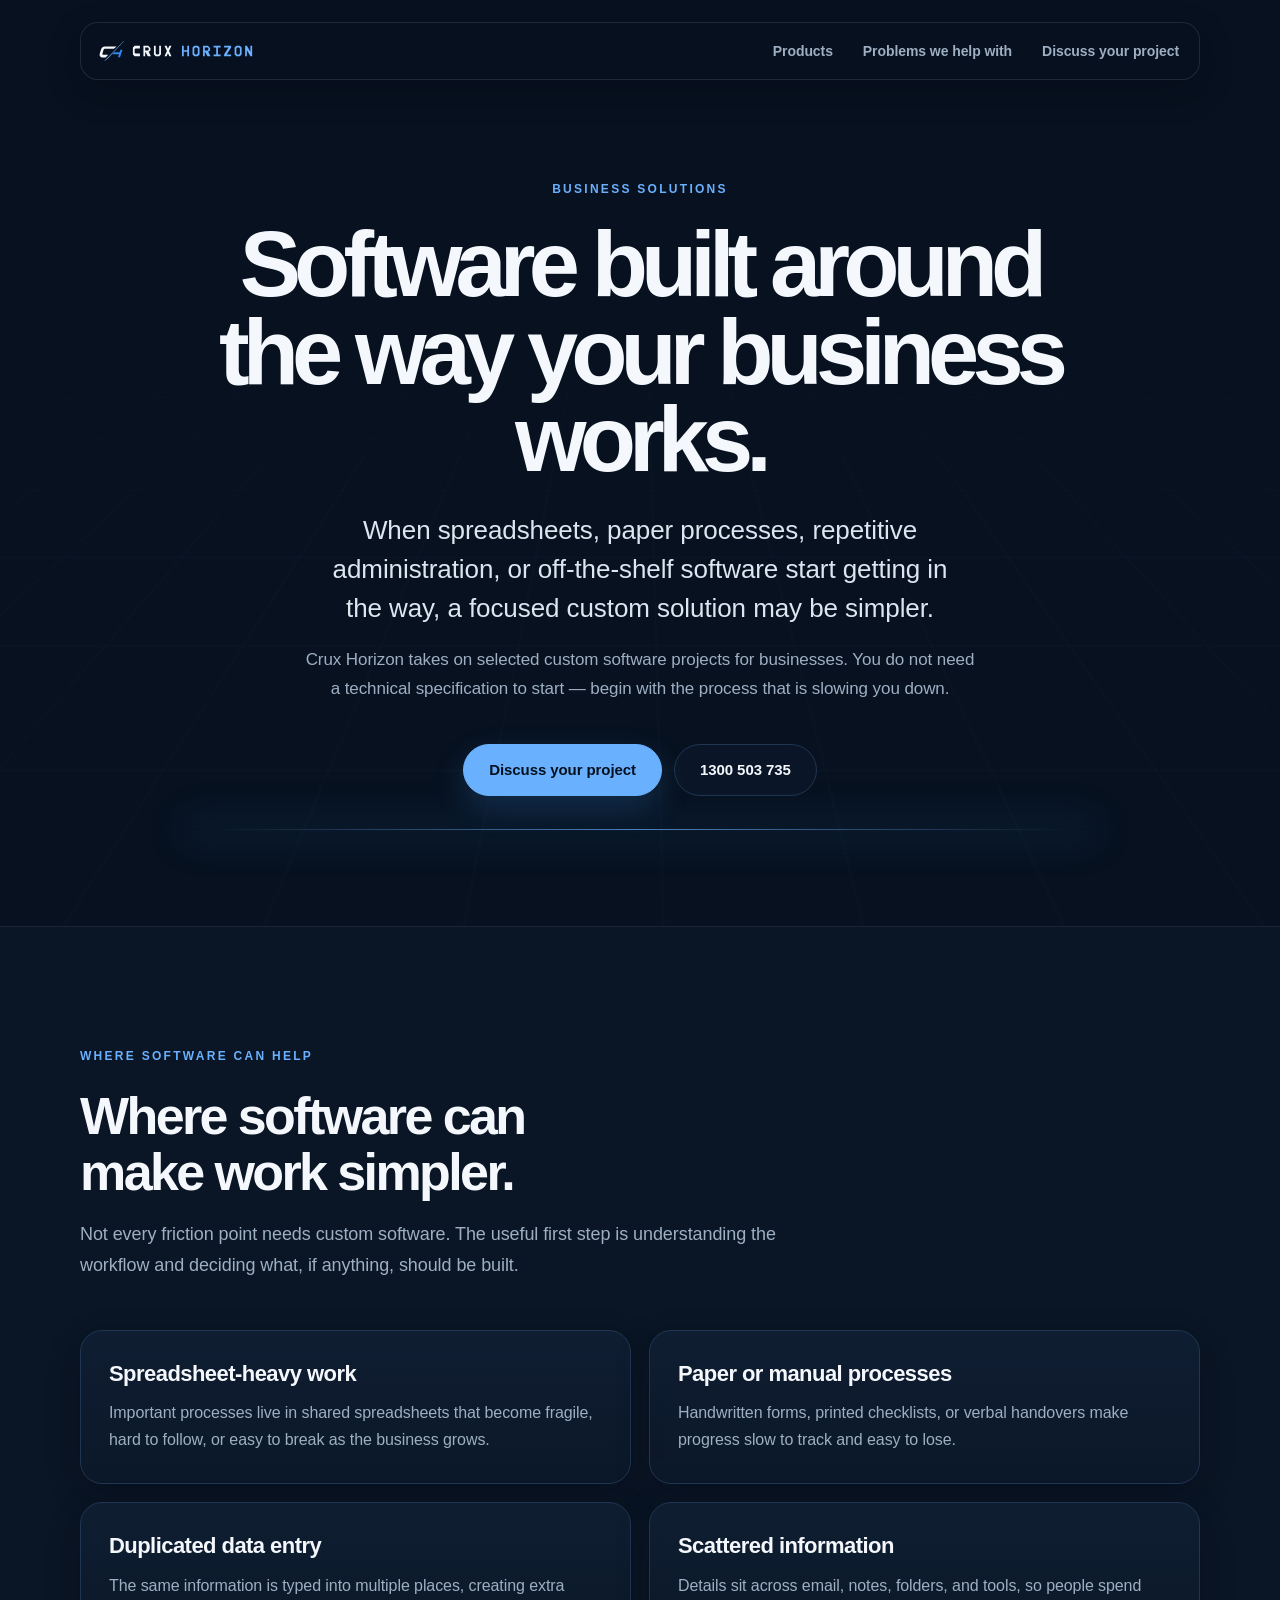
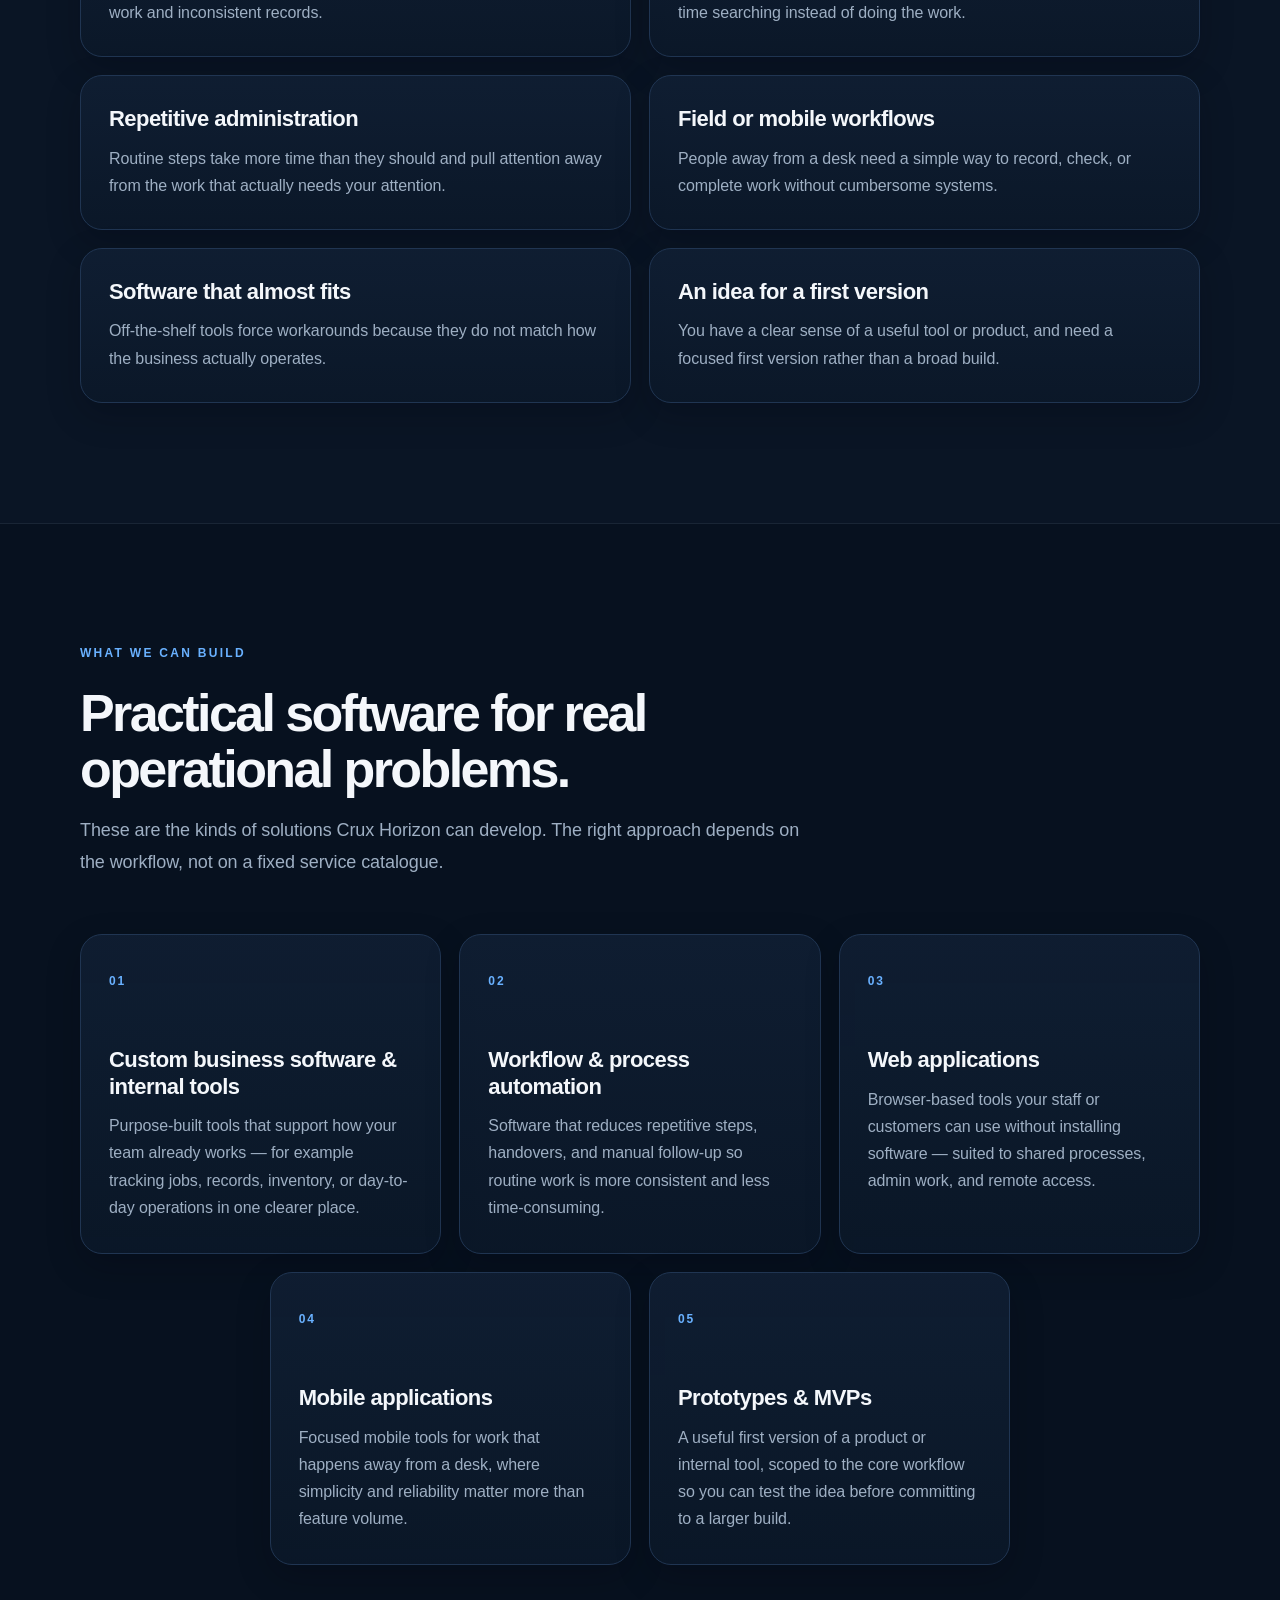
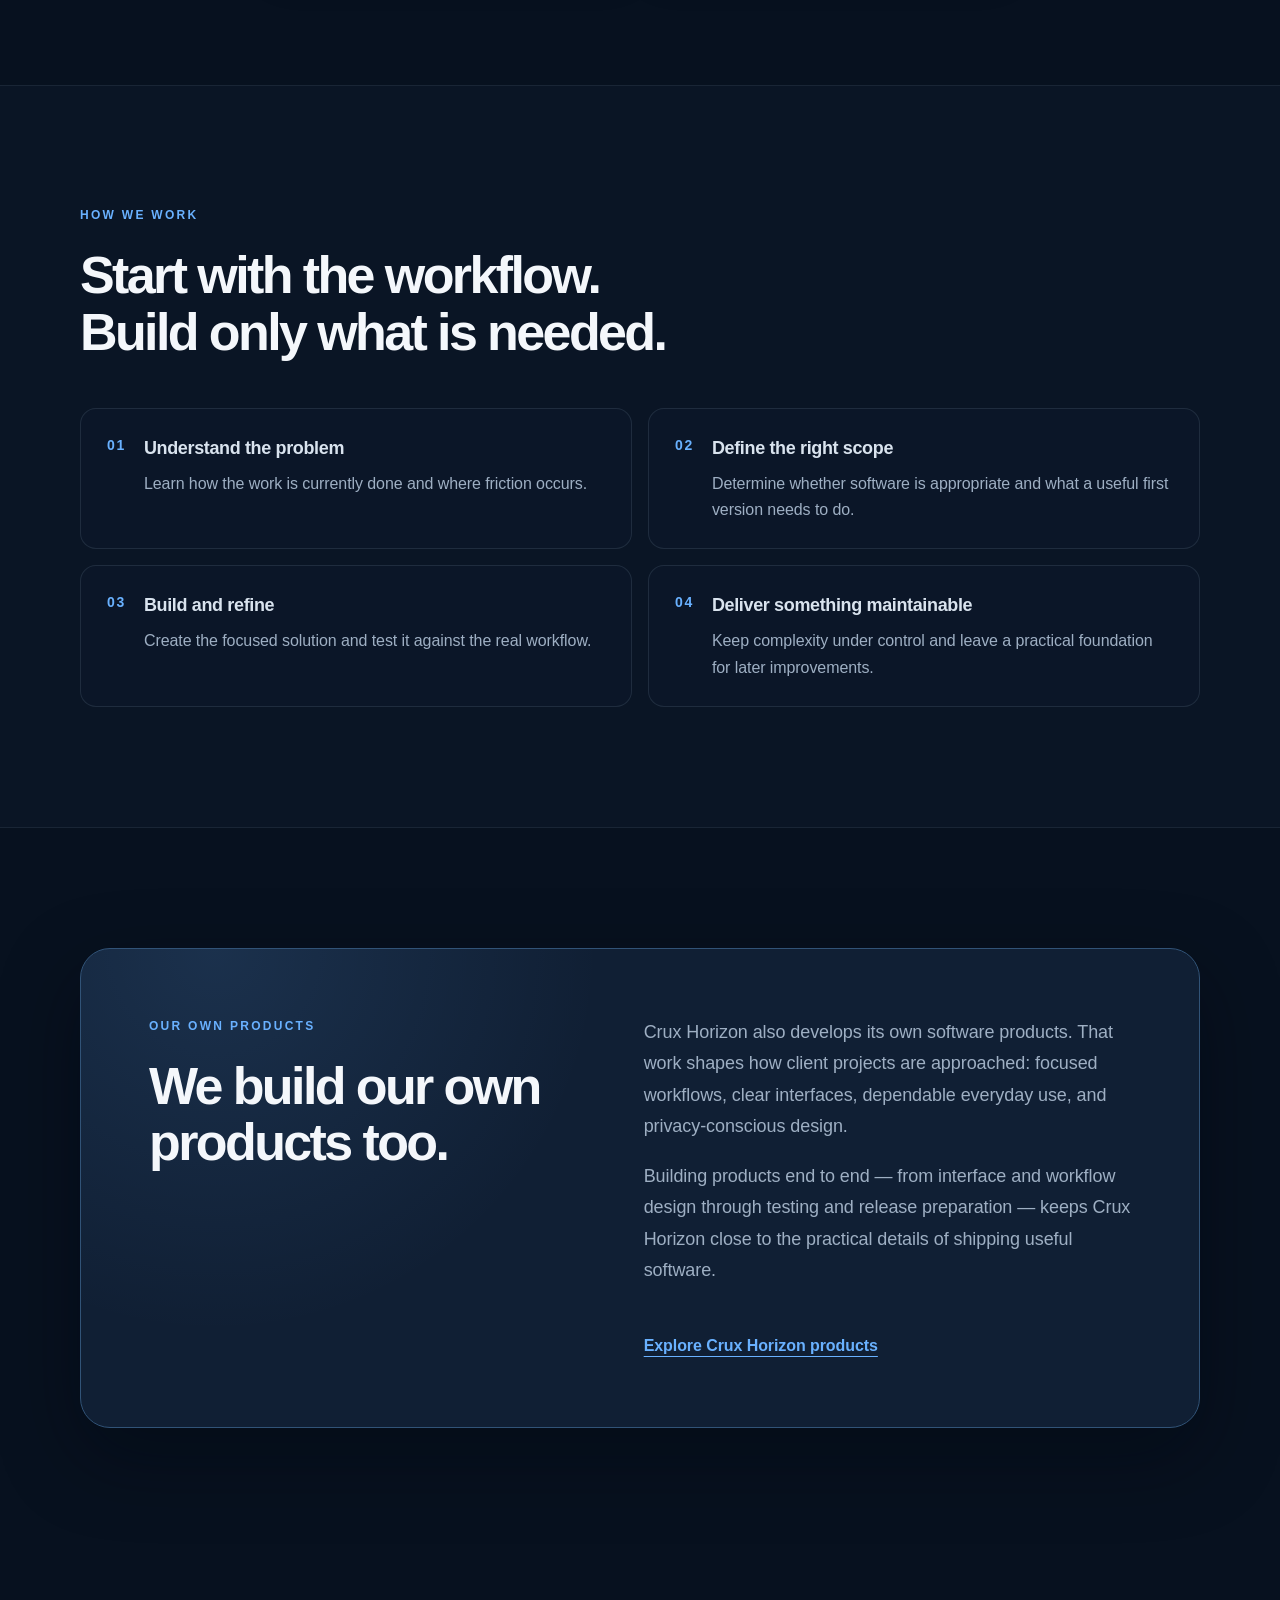
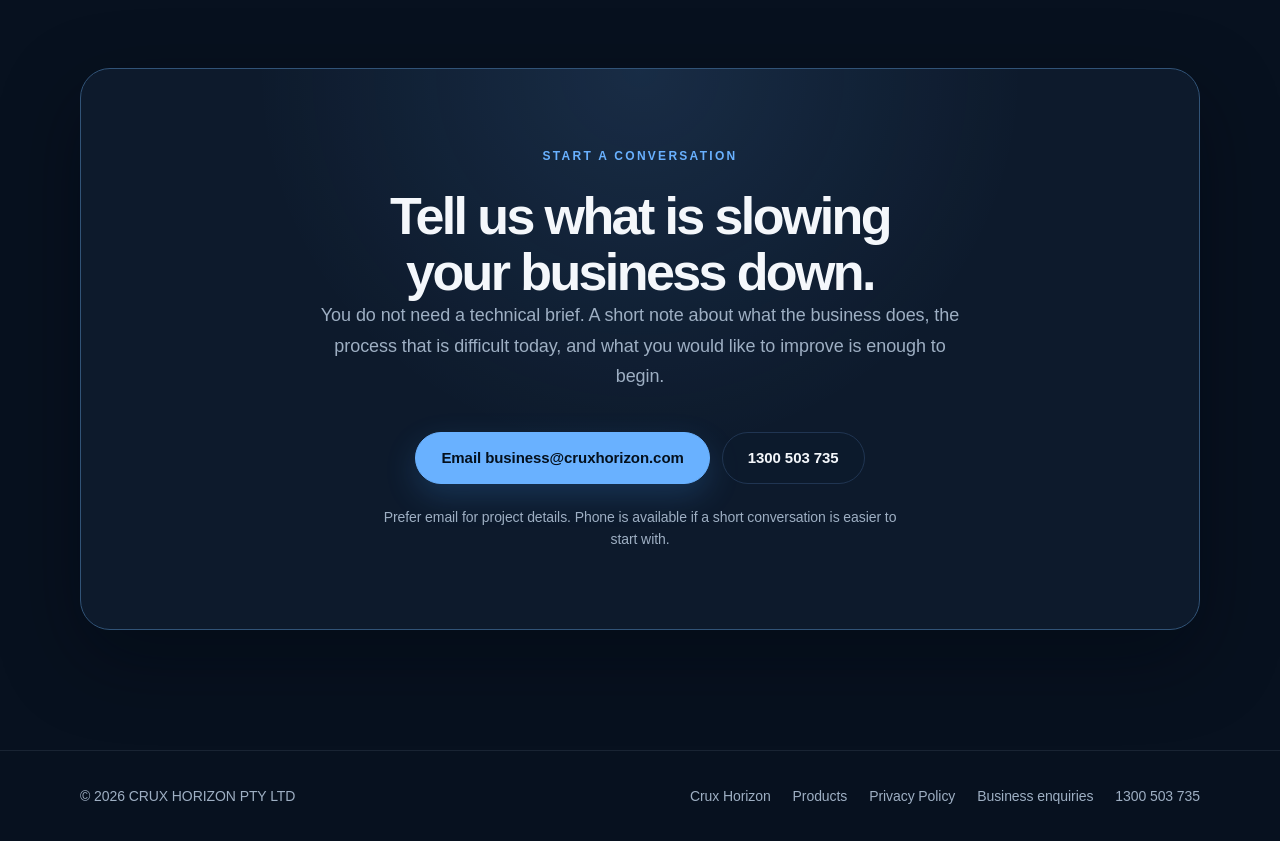
==== business/index.html @ 05f72a84 "Add Business Solutions offering Co-authored-by: Cursor <cursoragent@cursor.com>" ====
<!DOCTYPE html>
<html lang="en">
<head>
  <meta charset="UTF-8">
  <meta name="viewport" content="width=device-width, initial-scale=1.0">
  <meta name="description" content="Crux Horizon builds practical custom business software, workflow tools, web and mobile applications, and focused MVPs for Australian businesses.">
  <link rel="canonical" href="https://cruxhorizon.com/business/">
  <link rel="icon" href="/assets/images/brand/favicon.svg" type="image/svg+xml">
  <!-- Enable when the real file exists:
  <link rel="apple-touch-icon" href="/assets/images/brand/apple-touch-icon.png">
  -->

  <meta property="og:title" content="Business Solutions — Custom software for how your business works">
  <meta property="og:description" content="Crux Horizon builds practical custom business software, workflow tools, web and mobile applications, and focused MVPs for Australian businesses.">
  <meta property="og:type" content="website">
  <meta property="og:url" content="https://cruxhorizon.com/business/">
  <!-- Enable when the real social preview exists:
  <meta property="og:image" content="https://cruxhorizon.com/assets/images/brand/social-preview.png">
  -->
  <meta property="og:site_name" content="Crux Horizon">

  <meta name="twitter:card" content="summary">
  <meta name="twitter:title" content="Business Solutions — Custom software for how your business works">
  <meta name="twitter:description" content="Crux Horizon builds practical custom business software, workflow tools, web and mobile applications, and focused MVPs for Australian businesses.">
  <!-- Enable with social-preview.png and change twitter:card to summary_large_image:
  <meta name="twitter:image" content="https://cruxhorizon.com/assets/images/brand/social-preview.png">
  -->

  <title>Business Solutions — Custom Software for Your Business | Crux Horizon</title>
  <link rel="stylesheet" href="../assets/css/site.css">
</head>

<body class="vialvault-page business-page">
  <a class="skip-link" href="#main-content">Skip to main content</a>

  <header class="product-header">
    <nav class="product-nav container" aria-label="Business Solutions navigation">
      <a class="brand" href="../index.html">
        <img class="brand-logo" src="../assets/images/brand/logo-on-dark.svg" alt="Crux Horizon">
      </a>
      <div class="product-nav-links">
        <a href="../index.html#product">Products</a>
        <a href="#problems">Problems we help with</a>
        <a href="#enquire">Discuss your project</a>
      </div>
    </nav>
  </header>

  <main id="main-content">
    <section class="product-hero" aria-labelledby="business-hero-title">
      <div class="product-hero-layout container">
        <div class="product-hero-content">
          <p class="product-eyebrow">Business Solutions</p>
          <h1 id="business-hero-title">Software built around the way your business works.</h1>
          <p class="product-positioning">
            When spreadsheets, paper processes, repetitive administration, or off-the-shelf software start getting in the way, a focused custom solution may be simpler.
          </p>
          <p class="product-intro">
            Crux Horizon takes on selected custom software projects for businesses. You do not need a technical specification to start — begin with the process that is slowing you down.
          </p>
          <div class="product-actions">
            <a class="product-button" href="mailto:business@cruxhorizon.com?subject=Business%20project%20enquiry">Discuss your project</a>
            <a class="product-button product-button-secondary" href="tel:1300503735">1300 503 735</a>
          </div>
        </div>
      </div>
    </section>

    <section class="product-problem" id="problems" aria-labelledby="problems-title">
      <div class="container">
        <div class="product-section-heading business-section-heading">
          <p class="product-eyebrow">Where software can help</p>
          <h2 id="problems-title">Where software can make work simpler.</h2>
          <p>
            Not every friction point needs custom software. The useful first step is understanding the workflow and deciding what, if anything, should be built.
          </p>
        </div>
        <div class="business-problem-grid">
          <article class="business-problem-card">
            <h3>Spreadsheet-heavy work</h3>
            <p>Important processes live in shared spreadsheets that become fragile, hard to follow, or easy to break as the business grows.</p>
          </article>
          <article class="business-problem-card">
            <h3>Paper or manual processes</h3>
            <p>Handwritten forms, printed checklists, or verbal handovers make progress slow to track and easy to lose.</p>
          </article>
          <article class="business-problem-card">
            <h3>Duplicated data entry</h3>
            <p>The same information is typed into multiple places, creating extra work and inconsistent records.</p>
          </article>
          <article class="business-problem-card">
            <h3>Scattered information</h3>
            <p>Details sit across email, notes, folders, and tools, so people spend time searching instead of doing the work.</p>
          </article>
          <article class="business-problem-card">
            <h3>Repetitive administration</h3>
            <p>Routine steps take more time than they should and pull attention away from the work that actually needs your attention.</p>
          </article>
          <article class="business-problem-card">
            <h3>Field or mobile workflows</h3>
            <p>People away from a desk need a simple way to record, check, or complete work without cumbersome systems.</p>
          </article>
          <article class="business-problem-card">
            <h3>Software that almost fits</h3>
            <p>Off-the-shelf tools force workarounds because they do not match how the business actually operates.</p>
          </article>
          <article class="business-problem-card">
            <h3>An idea for a first version</h3>
            <p>You have a clear sense of a useful tool or product, and need a focused first version rather than a broad build.</p>
          </article>
        </div>
      </div>
    </section>

    <section class="product-capabilities" id="capabilities" aria-labelledby="capabilities-title">
      <div class="container">
        <div class="product-section-heading">
          <p class="product-eyebrow">What we can build</p>
          <h2 id="capabilities-title">Practical software for real operational problems.</h2>
          <p>
            These are the kinds of solutions Crux Horizon can develop. The right approach depends on the workflow, not on a fixed service catalogue.
          </p>
        </div>
        <div class="capability-grid business-capability-grid">
          <article class="capability-card">
            <span>01</span>
            <h3>Custom business software &amp; internal tools</h3>
            <p>Purpose-built tools that support how your team already works — for example tracking jobs, records, inventory, or day-to-day operations in one clearer place.</p>
          </article>
          <article class="capability-card">
            <span>02</span>
            <h3>Workflow &amp; process automation</h3>
            <p>Software that reduces repetitive steps, handovers, and manual follow-up so routine work is more consistent and less time-consuming.</p>
          </article>
          <article class="capability-card">
            <span>03</span>
            <h3>Web applications</h3>
            <p>Browser-based tools your staff or customers can use without installing software — suited to shared processes, admin work, and remote access.</p>
          </article>
          <article class="capability-card">
            <span>04</span>
            <h3>Mobile applications</h3>
            <p>Focused mobile tools for work that happens away from a desk, where simplicity and reliability matter more than feature volume.</p>
          </article>
          <article class="capability-card">
            <span>05</span>
            <h3>Prototypes &amp; MVPs</h3>
            <p>A useful first version of a product or internal tool, scoped to the core workflow so you can test the idea before committing to a larger build.</p>
          </article>
        </div>
      </div>
    </section>

    <section class="approach-section" id="how-we-work" aria-labelledby="how-we-work-title">
      <div class="container">
        <div class="product-section-heading">
          <p class="product-eyebrow">How we work</p>
          <h2 id="how-we-work-title">Start with the workflow. Build only what is needed.</h2>
        </div>
        <ol class="approach-list business-approach-list">
          <li>
            <span>01</span>
            <div>
              <strong>Understand the problem</strong>
              <p>Learn how the work is currently done and where friction occurs.</p>
            </div>
          </li>
          <li>
            <span>02</span>
            <div>
              <strong>Define the right scope</strong>
              <p>Determine whether software is appropriate and what a useful first version needs to do.</p>
            </div>
          </li>
          <li>
            <span>03</span>
            <div>
              <strong>Build and refine</strong>
              <p>Create the focused solution and test it against the real workflow.</p>
            </div>
          </li>
          <li>
            <span>04</span>
            <div>
              <strong>Deliver something maintainable</strong>
              <p>Keep complexity under control and leave a practical foundation for later improvements.</p>
            </div>
          </li>
        </ol>
      </div>
    </section>

    <section class="product-privacy" id="our-products" aria-labelledby="our-products-title">
      <div class="product-privacy-panel container">
        <div>
          <p class="product-eyebrow">Our own products</p>
          <h2 id="our-products-title">We build our own products too.</h2>
        </div>
        <div class="product-prose">
          <p>
            Crux Horizon also develops its own software products. That work shapes how client projects are approached: focused workflows, clear interfaces, dependable everyday use, and privacy-conscious design.
          </p>
          <p>
            Building products end to end — from interface and workflow design through testing and release preparation — keeps Crux Horizon close to the practical details of shipping useful software.
          </p>
          <a class="product-text-link" href="../index.html#product">Explore Crux Horizon products</a>
        </div>
      </div>
    </section>

    <section class="product-closing" id="enquire" aria-labelledby="enquire-title">
      <div class="product-closing-panel container">
        <p class="product-eyebrow">Start a conversation</p>
        <h2 id="enquire-title">Tell us what is slowing your business down.</h2>
        <p class="business-enquire-copy">
          You do not need a technical brief. A short note about what the business does, the process that is difficult today, and what you would like to improve is enough to begin.
        </p>
        <div class="product-actions">
          <a class="product-button" href="mailto:business@cruxhorizon.com?subject=Business%20project%20enquiry">Email business@cruxhorizon.com</a>
          <a class="product-button product-button-secondary" href="tel:1300503735">1300 503 735</a>
        </div>
        <p class="business-enquire-note">
          Prefer email for project details. Phone is available if a short conversation is easier to start with.
        </p>
      </div>
    </section>
  </main>

  <footer class="product-footer">
    <div class="product-footer-inner container">
      <p>&copy; 2026 CRUX HORIZON PTY LTD</p>
      <nav aria-label="Footer navigation">
        <a href="../index.html">Crux Horizon</a>
        <a href="../index.html#product">Products</a>
        <a href="../privacy.html">Privacy Policy</a>
        <a href="mailto:business@cruxhorizon.com?subject=Business%20project%20enquiry">Business enquiries</a>
        <a href="tel:1300503735">1300 503 735</a>
      </nav>
    </div>
  </footer>
</body>
</html>
---- assets/css/site.css ----
:root  {
      --background: #0b1220;
      --surface: #111b2e;
      --surface-hover: #15233b;
      --border: #22314a;
      --text: #f8fafc;
      --muted: #a9b7ca;
      --accent: #4da3ff;
      --accent-dark: #2288f5;
      --max-width: 1120px;
      --page-gutter: 40px;
      --page-gutter-small: 28px;
      --section-space: 100px;
      --section-space-small: 76px;
      --border-width: 1px;
      --button-radius: 999px;
      --card-radius: 22px;
    }

    .home-page {
      --background: #07111f;
      --surface: #0d1a2c;
      --surface-hover: #12233a;
      --surface-raised: #101f34;
      --border: #203552;
      --border-strong: #315377;
      --text: #f4f7fb;
      --muted: #9eafc3;
      --accent: #69b1ff;
      --accent-dark: #4199f5;
      --accent-soft: rgba(105, 177, 255, 0.11);
      --shadow-small: 0 12px 34px rgba(0, 5, 14, 0.22);
      --shadow-large: 0 28px 80px rgba(0, 5, 14, 0.38);
      --section-space: 120px;
      --section-space-small: 80px;
      background:
        radial-gradient(circle at 50% -20%, rgba(63, 139, 222, 0.1), transparent 34rem),
        var(--background);
      letter-spacing: -0.005em;
    }

    *  {
      box-sizing: border-box;
    }

    html  {
      scroll-behavior: smooth;
    }

    body  {
      margin: 0;
      font-family: -apple-system, BlinkMacSystemFont, "Segoe UI", sans-serif;
      background: var(--background);
      color: var(--text);
      line-height: 1.6;
    }

    a  {
      color: inherit;
    }

    a:focus-visible {
      outline: 2px solid var(--accent);
      outline-offset: 4px;
    }

    .skip-link {
      position: fixed;
      top: 12px;
      left: 12px;
      z-index: 100;
      padding: 10px 16px;
      border: 1px solid var(--accent);
      border-radius: 8px;
      background: var(--surface);
      color: var(--text);
      font-weight: 700;
      text-decoration: none;
      transform: translateY(-160%);
      transition: transform 0.2s ease;
    }

    .skip-link:focus {
      transform: translateY(0);
    }

    .brand-logo {
      display: block;
      width: auto;
      max-width: min(190px, 42vw);
      height: 28px;
    }

    .home-page .container {
      width: min(calc(100% - var(--page-gutter)), var(--max-width));
      margin: 0 auto;
    }

    .home-page .site-header {
      position: absolute;
      inset: 0 0 auto;
      z-index: 10;
      padding: 22px 0;
    }

    .home-page .nav {
      display: flex;
      align-items: center;
      justify-content: space-between;
      gap: 28px;
      padding: 9px 10px 9px 18px;
      border: var(--border-width) solid rgba(158, 175, 195, 0.16);
      border-radius: 18px;
      background: rgba(7, 17, 31, 0.74);
      box-shadow: var(--shadow-small);
      backdrop-filter: blur(18px);
    }

    .home-page .brand {
      font-size: 19px;
      font-weight: 780;
      letter-spacing: -0.035em;
      text-decoration: none;
    }

    .home-page .brand span,
    .home-page .eyebrow {
      color: var(--accent);
    }

    .home-page .nav-links {
      display: flex;
      gap: 28px;
      margin: 0;
      padding: 0;
      list-style: none;
    }

    .home-page .nav-links a {
      color: var(--muted);
      font-size: 14px;
      font-weight: 600;
      text-decoration: none;
      transition: color 0.2s ease;
    }

    .home-page .nav-links a:hover,
    .home-page .nav-links a:focus-visible {
      color: var(--text);
    }

    .home-page .nav-cta {
      padding: 10px 17px;
      border: var(--border-width) solid rgba(105, 177, 255, 0.42);
      border-radius: var(--button-radius);
      background: var(--accent-soft);
      color: #dcecff;
      font-size: 14px;
      font-weight: 700;
      text-decoration: none;
      transition: border-color 0.2s ease, background 0.2s ease;
    }

    .home-page .nav-cta:hover,
    .home-page .nav-cta:focus-visible {
      border-color: var(--accent);
      background: rgba(105, 177, 255, 0.17);
    }

    .home-page .hero {
      position: relative;
      min-height: 820px;
      display: grid;
      place-items: center;
      overflow: hidden;
      padding: 180px 0 130px;
      text-align: center;
    }

    .home-page .hero::before {
      content: "";
      position: absolute;
      inset: 0;
      width: auto;
      height: auto;
      background-image:
        linear-gradient(rgba(105, 177, 255, 0.055) 1px, transparent 1px),
        linear-gradient(90deg, rgba(105, 177, 255, 0.055) 1px, transparent 1px);
      background-size: 72px 72px;
      -webkit-mask-image: linear-gradient(to bottom, transparent 5%, rgba(0, 0, 0, 0.7) 45%, transparent 88%);
      mask-image: linear-gradient(to bottom, transparent 5%, rgba(0, 0, 0, 0.7) 45%, transparent 88%);
      opacity: 0.65;
      transform: perspective(700px) rotateX(58deg) scale(1.35) translateY(15%);
      pointer-events: none;
    }

    .home-page .hero::after {
      content: "";
      position: absolute;
      width: min(76vw, 900px);
      height: 1px;
      left: 50%;
      bottom: 96px;
      background: linear-gradient(90deg, transparent, rgba(105, 177, 255, 0.7), transparent);
      box-shadow: 0 0 44px 10px rgba(65, 153, 245, 0.12);
      transform: translateX(-50%);
      pointer-events: none;
    }

    .home-page .hero-content {
      position: relative;
      z-index: 1;
      max-width: 980px;
    }

    .home-page .eyebrow {
      margin: 0 0 22px;
      font-size: 12px;
      font-weight: 750;
      letter-spacing: 0.19em;
      text-transform: uppercase;
    }

    .home-page h1,
    .home-page h2,
    .home-page h3,
    .home-page p {
      margin-top: 0;
    }

    .home-page h1 {
      max-width: 940px;
      margin: 0 auto 30px;
      font-size: clamp(52px, 7.8vw, 86px);
      font-weight: 760;
      line-height: 0.98;
      letter-spacing: -0.065em;
      text-wrap: balance;
    }

    .home-page h1 span {
      color: var(--accent);
    }

    .home-page .hero-copy {
      max-width: 720px;
      margin: 0 auto;
      color: var(--muted);
      font-size: clamp(18px, 2vw, 22px);
      line-height: 1.65;
      text-wrap: balance;
    }

    .home-page .button {
      display: inline-flex;
      align-items: center;
      justify-content: center;
      margin-top: 38px;
      min-height: 50px;
      padding: 13px 25px;
      border: var(--border-width) solid var(--accent);
      border-radius: var(--button-radius);
      background: var(--accent);
      box-shadow: 0 12px 32px rgba(65, 153, 245, 0.2);
      color: #04101d;
      font-size: 15px;
      font-weight: 750;
      letter-spacing: -0.01em;
      text-decoration: none;
      transition: background 0.2s ease, border-color 0.2s ease, box-shadow 0.2s ease, transform 0.2s ease;
    }

    .home-page .button:hover,
    .home-page .button:focus-visible {
      background: var(--accent-dark);
      border-color: var(--accent-dark);
      box-shadow: 0 16px 38px rgba(65, 153, 245, 0.27);
      transform: translateY(-2px);
    }

    .home-page .hero-actions {
      display: flex;
      align-items: center;
      justify-content: center;
      flex-wrap: wrap;
      gap: 12px;
      margin-top: 42px;
    }

    .home-page .hero-actions .button,
    .home-page .contact-links .button {
      margin-top: 0;
    }

    .home-page .button-secondary {
      border-color: var(--border);
      background: rgba(13, 26, 44, 0.66);
      box-shadow: none;
      color: var(--text);
    }

    .home-page .button-secondary:hover,
    .home-page .button-secondary:focus-visible {
      border-color: var(--accent);
      background: var(--surface-hover);
      box-shadow: var(--shadow-small);
    }

    .home-page section:not(.hero) {
      padding: var(--section-space) 0;
    }

    .home-page .section-heading {
      max-width: 720px;
      margin-bottom: 56px;
    }

    .home-page h2 {
      margin-bottom: 16px;
      font-size: clamp(34px, 4.7vw, 52px);
      font-weight: 730;
      line-height: 1.08;
      letter-spacing: -0.05em;
      text-wrap: balance;
    }

    .home-page .section-heading p,
    .home-page .about-copy,
    .home-page .contact-copy,
    .home-page .product-card p {
      color: var(--muted);
      font-size: 18px;
    }

    .home-page .products {
      border-top: 1px solid rgba(255, 255, 255, 0.05);
    }

    .home-page .principles {
      position: relative;
      border-top: var(--border-width) solid rgba(158, 175, 195, 0.1);
      border-bottom: var(--border-width) solid rgba(158, 175, 195, 0.1);
      background: rgba(9, 20, 35, 0.7);
    }

    .home-page .principles-grid {
      display: grid;
      grid-template-columns: repeat(3, minmax(0, 1fr));
      gap: 18px;
    }

    .home-page .principle {
      position: relative;
      min-height: 250px;
      padding: 34px 30px;
      overflow: hidden;
      border: var(--border-width) solid var(--border);
      border-radius: var(--card-radius);
      background: linear-gradient(180deg, rgba(16, 31, 52, 0.86), rgba(11, 24, 41, 0.82));
      box-shadow: var(--shadow-small);
    }

    .home-page .principle::before {
      content: "";
      display: block;
      width: 38px;
      height: 3px;
      margin-bottom: 54px;
      border-radius: var(--button-radius);
      background: var(--accent);
      box-shadow: 0 0 20px rgba(105, 177, 255, 0.28);
    }

    .home-page .principle h3 {
      margin-bottom: 12px;
      font-size: 23px;
      line-height: 1.2;
      letter-spacing: -0.025em;
    }

    .home-page .principle p,
    .home-page .featured-product-copy,
    .home-page .benefit-list,
    .home-page .approach-list {
      color: var(--muted);
      font-size: 17px;
      line-height: 1.7;
    }

    .home-page .principle p,
    .home-page .featured-product-copy {
      margin-bottom: 0;
    }

    .home-page .featured-product {
      position: relative;
      overflow: hidden;
      border-bottom: var(--border-width) solid rgba(158, 175, 195, 0.1);
      background: var(--background);
    }

    .home-page .products-heading {
      margin-bottom: 40px;
    }

    .home-page .featured-product-name {
      margin: 0 0 16px;
      font-size: clamp(34px, 4.7vw, 52px);
      font-weight: 730;
      line-height: 1.08;
      letter-spacing: -0.05em;
      text-wrap: balance;
    }

    .home-page .featured-product-layout {
      display: grid;
      grid-template-columns: 1.1fr 0.9fr;
      align-items: stretch;
      gap: 72px;
      padding: 68px;
      border: var(--border-width) solid var(--border-strong);
      border-radius: 30px;
      background:
        radial-gradient(circle at 12% 0%, rgba(105, 177, 255, 0.12), transparent 24rem),
        var(--surface-raised);
      box-shadow: var(--shadow-large);
    }

    .home-page .featured-product-layout > div:first-child {
      display: flex;
      flex-direction: column;
      justify-content: center;
    }

    .home-page .product-category,
    .home-page .product-status {
      color: var(--accent);
      font-weight: 700;
    }

    .home-page .product-category {
      margin-bottom: 12px;
      font-size: 14px;
      letter-spacing: 0.03em;
    }

    .home-page .product-status {
      display: inline-flex;
      align-items: center;
      align-self: flex-start;
      gap: 9px;
      margin-bottom: 30px;
      padding: 7px 12px;
      border: var(--border-width) solid rgba(105, 177, 255, 0.34);
      border-radius: var(--button-radius);
      background: var(--accent-soft);
      font-size: 12px;
      letter-spacing: 0.08em;
      text-transform: uppercase;
    }

    .home-page .product-status::before {
      content: "";
      width: 7px;
      height: 7px;
      border-radius: 50%;
      background: var(--accent);
      box-shadow: 0 0 12px rgba(105, 177, 255, 0.6);
    }

    .home-page .featured-product-copy {
      max-width: 560px;
      font-size: 18px;
    }

    .home-page .featured-product-details {
      display: flex;
      flex-direction: column;
      justify-content: center;
      padding: 34px;
      border: var(--border-width) solid rgba(158, 175, 195, 0.15);
      border-radius: var(--card-radius);
      background: rgba(7, 17, 31, 0.48);
    }

    .home-page .benefit-list {
      margin: 0 0 32px;
      padding: 0;
      list-style: none;
    }

    .home-page .benefit-list li {
      position: relative;
      padding: 14px 0 14px 29px;
      border-top: var(--border-width) solid rgba(158, 175, 195, 0.14);
      color: #d9e3ee;
      font-weight: 600;
    }

    .home-page .benefit-list li::before {
      content: "";
      position: absolute;
      top: 22px;
      left: 2px;
      width: 8px;
      height: 8px;
      border: 2px solid var(--accent);
      border-radius: 50%;
    }

    .home-page .product-links,
    .home-page .contact-links {
      display: flex;
      align-items: center;
      justify-content: center;
      flex-wrap: wrap;
      gap: 22px;
    }

    .home-page .product-links {
      justify-content: flex-start;
      gap: 12px;
    }

    .home-page .product-links a {
      display: inline-flex;
      align-items: center;
      min-height: 44px;
      padding: 10px 16px;
      border: var(--border-width) solid var(--border);
      border-radius: var(--button-radius);
      color: var(--text);
      font-size: 14px;
      font-weight: 700;
      text-decoration: none;
      transition: border-color 0.2s ease, background 0.2s ease;
    }

    .home-page .product-links a:first-child {
      border-color: var(--accent);
      background: var(--accent);
      color: #04101d;
    }

    .home-page .product-links a:hover,
    .home-page .product-links a:focus-visible {
      border-color: var(--accent);
      background: var(--surface-hover);
      color: var(--text);
    }

    .home-page .approach-list {
      display: grid;
      grid-template-columns: repeat(2, minmax(0, 1fr));
      gap: 16px;
      margin: 0;
      padding: 0;
      list-style: none;
    }

    .home-page .approach-list li {
      display: flex;
      align-items: baseline;
      gap: 18px;
      padding: 25px 26px;
      border: var(--border-width) solid rgba(158, 175, 195, 0.14);
      border-radius: 16px;
      background: rgba(13, 26, 44, 0.48);
      color: #d9e3ee;
      font-weight: 620;
    }

    .home-page .approach-list span {
      color: var(--accent);
      font-size: 14px;
      font-weight: 700;
      letter-spacing: 0.12em;
    }

    .home-page .product-grid {
      display: grid;
      grid-template-columns: repeat(2, minmax(0, 1fr));
      gap: 24px;
    }

    .home-page .product-grid--secondary {
      margin-top: 24px;
      grid-template-columns: 1fr;
    }

    .home-page .product-card {
      display: block;
      min-height: 260px;
      padding: 34px;
      border: var(--border-width) solid var(--border);
      border-radius: var(--card-radius);
      background: linear-gradient(145deg, rgba(21, 35, 59, 0.9), rgba(17, 27, 46, 0.75));
      color: inherit;
      text-decoration: none;
      transition: border-color 0.2s ease, transform 0.2s ease;
    }

    .home-page .product-card:hover {
      border-color: rgba(77, 163, 255, 0.5);
      transform: translateY(-4px);
    }

    .home-page .product-card--static {
      min-height: 0;
      cursor: default;
    }

    .home-page .product-card--static:hover {
      border-color: var(--border);
      transform: none;
    }

    .home-page .product-card--static .product-number {
      margin-bottom: 28px;
    }

    .home-page .product-number {
      display: inline-block;
      margin-bottom: 50px;
      color: var(--accent);
      font-size: 14px;
      font-weight: 700;
      letter-spacing: 0.12em;
    }

    .home-page .product-card h3 {
      margin-bottom: 10px;
      font-size: 27px;
      letter-spacing: -0.02em;
    }

    .home-page .product-card p {
      max-width: 640px;
      margin-bottom: 0;
    }

    .home-page .product-card-status {
      display: inline-flex;
      align-items: center;
      gap: 9px;
      margin-top: 22px;
      margin-bottom: 22px;
      padding: 7px 12px;
      border: var(--border-width) solid rgba(105, 177, 255, 0.34);
      border-radius: var(--button-radius);
      background: var(--accent-soft);
      color: var(--accent);
      font-size: 12px;
      font-weight: 700;
      letter-spacing: 0.08em;
      text-transform: uppercase;
    }

    .home-page .product-card-status::before {
      content: "";
      width: 7px;
      height: 7px;
      border-radius: 50%;
      background: var(--accent);
      box-shadow: 0 0 12px rgba(105, 177, 255, 0.6);
    }

    .home-page .product-card .product-links {
      margin-top: 4px;
    }

    .home-page .about {
      border-top: var(--border-width) solid rgba(158, 175, 195, 0.1);
      border-bottom: var(--border-width) solid rgba(158, 175, 195, 0.1);
      background: rgba(13, 26, 44, 0.52);
    }

    .home-page .about-layout {
      display: grid;
      grid-template-columns: 0.8fr 1.2fr;
      align-items: start;
      gap: 96px;
    }

    .home-page .about-layout h2 {
      margin-bottom: 0;
    }

    .home-page .about-copy {
      margin-bottom: 0;
      color: #c6d2df;
      font-size: clamp(20px, 2.4vw, 27px);
      line-height: 1.58;
      letter-spacing: -0.025em;
    }

    .home-page .contact {
      text-align: center;
    }

    .home-page .contact-panel {
      position: relative;
      overflow: hidden;
      padding: 78px 42px;
      border: var(--border-width) solid var(--border-strong);
      border-radius: 30px;
      background:
        radial-gradient(circle at 50% 0%, rgba(105, 177, 255, 0.12), transparent 24rem),
        var(--surface);
      box-shadow: var(--shadow-large);
    }

    .home-page .contact-panel h2 {
      max-width: 720px;
      margin: 0 auto 18px;
    }

    .home-page .contact-copy {
      max-width: 620px;
      margin: 0 auto 34px;
    }

    .home-page .email-link {
      color: #c8d7e7;
      font-size: 15px;
      font-weight: 600;
      text-decoration-thickness: 1px;
      text-underline-offset: 5px;
    }

    .home-page footer {
      padding: 34px 0;
      border-top: var(--border-width) solid rgba(158, 175, 195, 0.12);
      color: var(--muted);
      font-size: 14px;
      text-align: center;
    }

    .home-page footer p {
      margin: 0;
    }

    .home-page .footer-inner {
      display: flex;
      align-items: center;
      justify-content: space-between;
      gap: 24px;
    }

    .home-page .footer-links {
      display: flex;
      flex-wrap: wrap;
      justify-content: center;
      gap: 22px;
    }

    .home-page .footer-links a {
      color: var(--muted);
      text-decoration: none;
      transition: color 0.2s ease;
    }

    .home-page .footer-links a:hover,
    .home-page .footer-links a:focus-visible {
      color: var(--accent);
    }

    .home-page a:focus-visible {
      outline: 2px solid var(--accent);
      outline-offset: 4px;
    }

    @media (max-width: 720px)  {
      .home-page .site-header {
        padding: 20px 0;
      }

      .home-page .nav {
        flex-wrap: wrap;
        padding: 12px 14px;
      }

      .home-page .nav-links {
        order: 3;
        width: 100%;
        justify-content: space-between;
        gap: 16px;
      }

      .home-page .hero {
        min-height: 720px;
        padding: 160px 0 100px;
      }

      .home-page h1 {
        font-size: clamp(44px, 13vw, 60px);
        line-height: 1.02;
      }

      .home-page .hero::before {
        background-size: 52px 52px;
      }

      .home-page .hero::after {
        bottom: 68px;
      }

      .home-page section:not(.hero) {
        padding: var(--section-space-small) 0;
      }

      .home-page .product-grid,
      .home-page .about-layout,
      .home-page .featured-product-layout,
      .home-page .principles-grid,
      .home-page .approach-list {
        grid-template-columns: 1fr;
      }

      .home-page .featured-product-layout {
        gap: 36px;
        padding: 38px 28px;
        border-radius: 24px;
      }

      .home-page .featured-product-details {
        padding: 28px 24px;
      }

      .home-page .about-layout {
        gap: 28px;
      }

      .home-page .product-card {
        min-height: 230px;
        padding: 28px;
      }

      .home-page .product-number {
        margin-bottom: 38px;
      }

      .home-page .contact-panel {
        padding: 58px 24px;
        border-radius: 24px;
      }

      .home-page .nav-cta {
        display: none;
      }
    }

    @media (max-width: 430px)  {
      .home-page .container {
        width: min(calc(100% - var(--page-gutter-small)), var(--max-width));
      }

      .home-page .footer-inner {
        flex-direction: column;
        gap: 12px;
      }

      .home-page .nav-links {
        flex-wrap: wrap;
        gap: 12px;
      }

      .home-page .nav-links a {
        font-size: 14px;
      }

      .home-page .hero-actions,
      .home-page .contact-links {
        align-items: stretch;
        flex-direction: column;
      }

      .home-page .hero-actions .button,
      .home-page .contact-links .button {
        width: 100%;
      }

      .home-page .principle {
        min-height: 0;
      }

      .home-page .principle::before {
        margin-bottom: 38px;
      }

      .home-page .featured-product-layout {
        padding: 30px 20px;
      }

      .home-page .featured-product-details {
        padding: 24px 18px;
      }

      .home-page .product-links {
        align-items: stretch;
        flex-direction: column;
      }

      .home-page .product-links a {
        justify-content: center;
      }

      .home-page .approach-list li {
        padding: 22px 20px;
      }
    }

    @media (prefers-reduced-motion: reduce) {
      html {
        scroll-behavior: auto;
      }

      .home-page *,
      .home-page *::before,
      .home-page *::after,
      .vialvault-page *,
      .vialvault-page *::before,
      .vialvault-page *::after,
      .vialvault-calculator-page *,
      .vialvault-calculator-page *::before,
      .vialvault-calculator-page *::after {
        transition-duration: 0.01ms !important;
      }
    }

    .asset-frame[data-asset-state="empty"],
    .asset-frame[hidden] {
      display: none;
    }

    .asset-frame {
      margin: 0;
      padding: 10px;
      overflow: hidden;
      border: var(--border-width) solid var(--border-strong, var(--border));
      border-radius: var(--card-radius);
      background: var(--surface-raised, var(--surface));
      box-shadow: var(--shadow-large, 0 18px 48px rgba(0, 5, 14, 0.3));
    }

    .asset-frame--device {
      padding: clamp(10px, 1.5vw, 16px);
      border-color: var(--border-strong, var(--border));
      border-radius: clamp(22px, 3vw, 32px);
      background: var(--surface);
      box-shadow:
        0 0 0 1px rgba(255, 255, 255, 0.025) inset,
        var(--shadow-large, 0 18px 48px rgba(0, 5, 14, 0.3));
    }

    .asset-frame--flush {
      padding: 0;
    }

    .asset-frame__media {
      display: block;
      width: 100%;
      max-width: 100%;
      height: auto;
      border-radius: max(12px, calc(var(--card-radius) - 8px));
    }

    .asset-frame--flush .asset-frame__media {
      border-radius: inherit;
    }

    .asset-caption {
      margin: 0;
      padding: 12px 4px 2px;
      color: var(--muted);
      font-size: 13px;
      line-height: 1.5;
    }

    .vialvault-page {
      --background: #07111f;
      --surface: #0d1a2c;
      --surface-hover: #12233a;
      --surface-raised: #101f34;
      --border: #203552;
      --border-strong: #315377;
      --text: #f4f7fb;
      --muted: #9eafc3;
      --accent: #69b1ff;
      --accent-dark: #4199f5;
      --accent-soft: rgba(105, 177, 255, 0.11);
      --shadow-small: 0 12px 34px rgba(0, 5, 14, 0.22);
      --shadow-large: 0 28px 80px rgba(0, 5, 14, 0.38);
      background:
        radial-gradient(circle at 50% -15%, rgba(63, 139, 222, 0.1), transparent 34rem),
        var(--background);
      color: var(--text);
      letter-spacing: -0.005em;
    }

    .vialvault-page .container {
      width: min(calc(100% - var(--page-gutter)), var(--max-width));
      margin: 0 auto;
    }

    .vialvault-page h1,
    .vialvault-page h2,
    .vialvault-page h3,
    .vialvault-page p {
      margin-top: 0;
    }

    .vialvault-page h2 {
      margin-bottom: 18px;
      font-size: clamp(34px, 4.7vw, 52px);
      font-weight: 730;
      line-height: 1.08;
      letter-spacing: -0.05em;
      text-wrap: balance;
    }

    .vialvault-page .brand {
      font-size: 19px;
      font-weight: 780;
      letter-spacing: -0.035em;
      text-decoration: none;
    }

    .vialvault-page .brand span,
    .vialvault-page .product-eyebrow {
      color: var(--accent);
    }

    .vialvault-page .product-header {
      position: absolute;
      inset: 0 0 auto;
      z-index: 10;
      padding: 22px 0;
    }

    .vialvault-page .product-nav {
      display: flex;
      align-items: center;
      justify-content: space-between;
      gap: 28px;
      padding: 9px 10px 9px 18px;
      border: var(--border-width) solid rgba(158, 175, 195, 0.16);
      border-radius: 18px;
      background: rgba(7, 17, 31, 0.74);
      box-shadow: var(--shadow-small);
      backdrop-filter: blur(18px);
    }

    .vialvault-page .product-nav-links {
      display: flex;
      align-items: center;
      gap: 10px;
    }

    .vialvault-page .product-nav-links a {
      padding: 8px 10px;
      color: var(--muted);
      font-size: 14px;
      font-weight: 600;
      text-decoration: none;
      transition: color 0.2s ease;
    }

    .vialvault-page .product-nav-links a:hover,
    .vialvault-page .product-nav-links a:focus-visible {
      color: var(--text);
    }

    .vialvault-page .product-hero {
      position: relative;
      min-height: 820px;
      display: grid;
      place-items: center;
      overflow: hidden;
      padding: 180px 0 130px;
      text-align: center;
    }

    .vialvault-page .product-hero::before {
      content: "";
      position: absolute;
      inset: 0;
      background-image:
        linear-gradient(rgba(105, 177, 255, 0.05) 1px, transparent 1px),
        linear-gradient(90deg, rgba(105, 177, 255, 0.05) 1px, transparent 1px);
      background-size: 72px 72px;
      -webkit-mask-image: linear-gradient(to bottom, transparent 5%, rgba(0, 0, 0, 0.7) 45%, transparent 88%);
      mask-image: linear-gradient(to bottom, transparent 5%, rgba(0, 0, 0, 0.7) 45%, transparent 88%);
      opacity: 0.62;
      transform: perspective(700px) rotateX(58deg) scale(1.35) translateY(15%);
      pointer-events: none;
    }

    .vialvault-page .product-hero::after {
      content: "";
      position: absolute;
      width: min(76vw, 900px);
      height: 1px;
      left: 50%;
      bottom: 96px;
      background: linear-gradient(90deg, transparent, rgba(105, 177, 255, 0.7), transparent);
      box-shadow: 0 0 44px 10px rgba(65, 153, 245, 0.12);
      transform: translateX(-50%);
      pointer-events: none;
    }

    .vialvault-page .product-hero-layout {
      position: relative;
      z-index: 1;
    }

    .vialvault-page .product-hero-content {
      max-width: 920px;
      margin: 0 auto;
    }

    .vialvault-page .product-showcase[data-asset-state="empty"],
    .vialvault-page .capability-visual[data-asset-state="empty"] {
      display: none;
    }

    .vialvault-page .product-hero-layout.has-product-visual {
      display: grid;
      grid-template-columns: minmax(0, 0.85fr) minmax(0, 1.15fr);
      align-items: center;
      gap: 64px;
      text-align: left;
    }

    .vialvault-page .product-hero-layout.has-product-visual .product-hero-content {
      margin: 0;
    }

    .vialvault-page .product-hero-layout.has-product-visual .product-positioning,
    .vialvault-page .product-hero-layout.has-product-visual .product-intro {
      margin-left: 0;
    }

    .vialvault-page .product-hero-layout.has-product-visual .product-actions {
      justify-content: flex-start;
    }

    .vialvault-page .product-showcase,
    .vialvault-page .capability-visual {
      margin: 0;
      overflow: hidden;
      border: var(--border-width) solid var(--border-strong);
      background: var(--surface-raised);
      box-shadow: var(--shadow-large);
    }

    .vialvault-page .product-showcase {
      padding: 12px;
      border-radius: 28px;
      transform: perspective(1200px) rotateY(-3deg) rotateX(1deg);
    }

    .vialvault-page .product-showcase img,
    .vialvault-page .capability-visual img {
      display: block;
      width: 100%;
      height: auto;
      border-radius: 17px;
    }

    .vialvault-page .product-showcase figcaption,
    .vialvault-page .capability-visual figcaption {
      padding: 12px 4px 2px;
      color: var(--muted);
      font-size: 13px;
      line-height: 1.5;
    }

    .vialvault-page .product-eyebrow {
      margin-bottom: 22px;
      font-size: 12px;
      font-weight: 750;
      letter-spacing: 0.19em;
      text-transform: uppercase;
    }

    .vialvault-page h1 {
      margin-bottom: 28px;
      font-size: clamp(62px, 10vw, 108px);
      font-weight: 780;
      line-height: 0.9;
      letter-spacing: -0.075em;
    }

    .vialvault-page h1 span {
      color: var(--accent);
    }

    .vialvault-page .product-positioning {
      max-width: 790px;
      margin: 0 auto 18px;
      color: #dce6f0;
      font-size: clamp(20px, 2.5vw, 26px);
      line-height: 1.5;
      text-wrap: balance;
    }

    .vialvault-page .product-intro {
      max-width: 680px;
      margin: 0 auto;
      color: var(--muted);
      font-size: 17px;
      line-height: 1.7;
    }

    .vialvault-page .product-actions {
      display: flex;
      align-items: center;
      justify-content: center;
      flex-wrap: wrap;
      gap: 12px;
      margin-top: 40px;
    }

    .vialvault-page .product-button {
      display: inline-flex;
      align-items: center;
      justify-content: center;
      min-height: 50px;
      padding: 13px 25px;
      border: var(--border-width) solid var(--accent);
      border-radius: var(--button-radius);
      background: var(--accent);
      box-shadow: 0 12px 32px rgba(65, 153, 245, 0.2);
      color: #04101d;
      font-size: 15px;
      font-weight: 750;
      text-decoration: none;
      transition: background 0.2s ease, border-color 0.2s ease, box-shadow 0.2s ease, transform 0.2s ease;
    }

    .vialvault-page .product-button:hover,
    .vialvault-page .product-button:focus-visible {
      border-color: var(--accent-dark);
      background: var(--accent-dark);
      box-shadow: 0 16px 38px rgba(65, 153, 245, 0.27);
      transform: translateY(-2px);
    }

    .vialvault-page .product-button-secondary {
      border-color: var(--border);
      background: rgba(13, 26, 44, 0.66);
      box-shadow: none;
      color: var(--text);
    }

    .vialvault-page .product-button-secondary:hover,
    .vialvault-page .product-button-secondary:focus-visible {
      border-color: var(--accent);
      background: var(--surface-hover);
      box-shadow: var(--shadow-small);
    }

    .vialvault-page main section:not(.product-hero) {
      padding: 120px 0;
    }

    .vialvault-page .product-problem,
    .vialvault-page .product-beta {
      border-top: var(--border-width) solid rgba(158, 175, 195, 0.1);
      border-bottom: var(--border-width) solid rgba(158, 175, 195, 0.1);
      background: rgba(13, 26, 44, 0.48);
    }

    .vialvault-page .product-split,
    .vialvault-page .product-privacy-panel {
      display: grid;
      grid-template-columns: 0.9fr 1.1fr;
      align-items: start;
      gap: 96px;
    }

    .vialvault-page .product-section-heading {
      max-width: 720px;
    }

    .vialvault-page .product-section-heading > p:last-child,
    .vialvault-page .product-prose p {
      color: var(--muted);
      font-size: 18px;
      line-height: 1.75;
    }

    .vialvault-page .product-prose p:last-child {
      margin-bottom: 0;
    }

    .vialvault-page .product-capabilities .product-section-heading {
      margin-bottom: 56px;
    }

    .vialvault-page .capability-grid {
      display: grid;
      grid-template-columns: repeat(6, minmax(0, 1fr));
      gap: 18px;
    }

    .vialvault-page .capability-card {
      grid-column: span 2;
      min-height: 260px;
      padding: 32px 28px;
      border: var(--border-width) solid var(--border);
      border-radius: var(--card-radius);
      background: linear-gradient(180deg, rgba(16, 31, 52, 0.86), rgba(11, 24, 41, 0.82));
      box-shadow: var(--shadow-small);
    }

    .vialvault-page .capability-card:nth-child(4) {
      grid-column: 2 / span 2;
    }

    .vialvault-page .capability-card > span,
    .vialvault-page .capability-card-content > span {
      display: inline-block;
      margin-bottom: 56px;
      color: var(--accent);
      font-size: 12px;
      font-weight: 750;
      letter-spacing: 0.16em;
    }

    .vialvault-page .capability-card.has-product-visual {
      grid-column: 1 / -1;
      display: grid;
      grid-template-columns: minmax(0, 0.7fr) minmax(0, 1.3fr);
      align-items: center;
      gap: 48px;
      min-height: 0;
      padding: 40px;
    }

    .vialvault-page .capability-visual {
      padding: 10px;
      border-radius: 22px;
    }

    .vialvault-page .capability-card h3 {
      margin-bottom: 12px;
      font-size: 22px;
      line-height: 1.2;
      letter-spacing: -0.025em;
    }

    .vialvault-page .capability-card p {
      margin-bottom: 0;
      color: var(--muted);
      font-size: 16px;
      line-height: 1.7;
    }

    .vialvault-page .product-privacy-panel {
      padding: 68px;
      border: var(--border-width) solid var(--border-strong);
      border-radius: 30px;
      background:
        radial-gradient(circle at 12% 0%, rgba(105, 177, 255, 0.12), transparent 24rem),
        var(--surface-raised);
      box-shadow: var(--shadow-large);
    }

    .vialvault-page .product-text-link {
      display: inline-flex;
      margin-top: 28px;
      color: var(--accent);
      font-weight: 700;
      text-underline-offset: 5px;
    }

    .vialvault-page .product-status {
      display: inline-flex;
      align-items: center;
      gap: 9px;
      margin-bottom: 24px;
      padding: 7px 12px;
      border: var(--border-width) solid rgba(105, 177, 255, 0.34);
      border-radius: var(--button-radius);
      background: var(--accent-soft);
      color: var(--accent);
      font-size: 12px;
      font-weight: 750;
      letter-spacing: 0.08em;
      text-transform: uppercase;
    }

    .vialvault-page .product-status::before {
      content: "";
      width: 7px;
      height: 7px;
      border-radius: 50%;
      background: var(--accent);
      box-shadow: 0 0 12px rgba(105, 177, 255, 0.6);
    }

    .vialvault-page .product-future {
      border-bottom: var(--border-width) solid rgba(158, 175, 195, 0.1);
    }

    .vialvault-page .product-closing {
      text-align: center;
    }

    .vialvault-page .product-closing-panel {
      padding: 78px 42px;
      border: var(--border-width) solid var(--border-strong);
      border-radius: 30px;
      background:
        radial-gradient(circle at 50% 0%, rgba(105, 177, 255, 0.12), transparent 24rem),
        var(--surface);
      box-shadow: var(--shadow-large);
    }

    .vialvault-page .product-closing-panel h2 {
      max-width: 720px;
      margin: 0 auto;
    }

    .vialvault-page .product-footer {
      padding: 34px 0;
      border-top: var(--border-width) solid rgba(158, 175, 195, 0.12);
      color: var(--muted);
      font-size: 14px;
    }

    .vialvault-page .product-footer-inner,
    .vialvault-page .product-footer nav {
      display: flex;
      align-items: center;
      gap: 22px;
    }

    .vialvault-page .product-footer-inner {
      justify-content: space-between;
    }

    .vialvault-page .product-footer p {
      margin: 0;
    }

    .vialvault-page .product-footer a {
      color: var(--muted);
      text-decoration: none;
      transition: color 0.2s ease;
    }

    .vialvault-page .product-footer a:hover,
    .vialvault-page .product-footer a:focus-visible {
      color: var(--accent);
    }

    @media (max-width: 820px) {
      .vialvault-page .product-nav {
        align-items: flex-start;
        flex-wrap: wrap;
        padding: 12px 14px;
      }

      .vialvault-page .product-nav-links {
        order: 3;
        width: 100%;
        justify-content: space-between;
      }

      .vialvault-page .product-hero {
        min-height: 760px;
        padding: 170px 0 105px;
      }

      .vialvault-page .product-hero-layout.has-product-visual,
      .vialvault-page .capability-card.has-product-visual {
        grid-template-columns: 1fr;
      }

      .vialvault-page .product-hero-layout.has-product-visual {
        gap: 48px;
        text-align: center;
      }

      .vialvault-page .product-hero-layout.has-product-visual .product-positioning,
      .vialvault-page .product-hero-layout.has-product-visual .product-intro {
        margin-left: auto;
      }

      .vialvault-page .product-hero-layout.has-product-visual .product-actions {
        justify-content: center;
      }

      .vialvault-page h1 {
        font-size: clamp(58px, 17vw, 88px);
      }

      .vialvault-page main section:not(.product-hero) {
        padding: 80px 0;
      }

      .vialvault-page .product-split,
      .vialvault-page .product-privacy-panel {
        grid-template-columns: 1fr;
        gap: 36px;
      }

      .vialvault-page .capability-grid {
        grid-template-columns: repeat(2, minmax(0, 1fr));
      }

      .vialvault-page .capability-card,
      .vialvault-page .capability-card:nth-child(4) {
        grid-column: auto;
      }

      .vialvault-page .capability-card:last-child {
        grid-column: 1 / -1;
      }

      .vialvault-page .product-privacy-panel {
        padding: 42px 34px;
        border-radius: 24px;
      }

      .vialvault-page .product-closing-panel {
        padding: 58px 24px;
        border-radius: 24px;
      }
    }

    @media (max-width: 520px) {
      .vialvault-page .container {
        width: min(calc(100% - var(--page-gutter-small)), var(--max-width));
      }

      .vialvault-page .product-nav-links {
        gap: 2px;
      }

      .vialvault-page .product-nav-links a {
        padding-inline: 4px;
        font-size: 13px;
      }

      .vialvault-page .product-actions {
        align-items: stretch;
        flex-direction: column;
      }

      .vialvault-page .product-button {
        width: 100%;
      }

      .vialvault-page .capability-grid {
        grid-template-columns: 1fr;
      }

      .vialvault-page .capability-card:last-child {
        grid-column: auto;
      }

      .vialvault-page .capability-card {
        min-height: 0;
      }

      .vialvault-page .capability-card > span,
      .vialvault-page .capability-card-content > span {
        margin-bottom: 42px;
      }

      .vialvault-page .capability-card.has-product-visual {
        padding: 26px 20px;
      }

      .vialvault-page .product-showcase {
        padding: 8px;
        border-radius: 22px;
        transform: none;
      }

      .vialvault-page .product-privacy-panel {
        padding: 32px 22px;
      }

      .vialvault-page .product-footer-inner,
      .vialvault-page .product-footer nav {
        align-items: flex-start;
        flex-direction: column;
      }

      .vialvault-page .product-footer-inner {
        gap: 14px;
      }

      .vialvault-page .product-footer nav {
        gap: 10px;
      }
    }

    .vialvault-calculator-page .capability-card:nth-child(4) {
      grid-column: span 2;
    }

    .vialvault-calculator-page .capability-card:last-child {
      grid-column: span 2;
    }

    .vialvault-calculator-page .product-related {
      border-bottom: var(--border-width) solid rgba(158, 175, 195, 0.1);
    }

    .vialvault-calculator-page .product-disclaimer {
      border-top: var(--border-width) solid rgba(158, 175, 195, 0.1);
      border-bottom: var(--border-width) solid rgba(158, 175, 195, 0.1);
      background: rgba(13, 26, 44, 0.48);
    }

    .vialvault-calculator-page h1 {
      font-size: clamp(48px, 8vw, 92px);
      line-height: 0.95;
    }

    @media (max-width: 820px) {
      .vialvault-calculator-page .capability-card:nth-child(4),
      .vialvault-calculator-page .capability-card:last-child {
        grid-column: auto;
      }

      .vialvault-calculator-page .capability-card:last-child {
        grid-column: auto;
      }
    }

    @media (max-width: 520px) {
      .vialvault-calculator-page h1 {
        font-size: clamp(42px, 12vw, 64px);
      }
    }

    .vial-link-page .product-header {
      position: relative;
    }

    .vial-link-page main {
      min-height: calc(100vh - 180px);
      display: grid;
      place-items: center;
      padding: 48px 0 72px;
    }

    .vial-link-page .vial-link-panel {
      width: min(100%, 720px);
      margin: 0 auto;
      padding: 56px 42px;
      border: var(--border-width) solid var(--border-strong);
      border-radius: 30px;
      background:
        radial-gradient(circle at 50% 0%, rgba(105, 177, 255, 0.12), transparent 24rem),
        var(--surface);
      box-shadow: var(--shadow-large);
      text-align: center;
    }

    .vial-link-page .vial-link-panel h1 {
      margin-bottom: 22px;
      font-size: clamp(48px, 10vw, 72px);
      font-weight: 780;
      line-height: 0.95;
      letter-spacing: -0.06em;
    }

    .vial-link-page .vial-link-panel h1 span {
      color: var(--accent);
    }

    .vial-link-page .vial-link-lead {
      max-width: 34rem;
      margin: 0 auto 16px;
      color: var(--text);
      font-size: clamp(18px, 2.4vw, 22px);
      font-weight: 650;
      line-height: 1.45;
    }

    .vial-link-page .vial-link-copy {
      max-width: 34rem;
      margin: 0 auto 28px;
      color: var(--muted);
      font-size: 16px;
      line-height: 1.65;
    }

    .vial-link-page .product-actions {
      justify-content: center;
      margin-bottom: 22px;
    }

    .vial-link-page .vial-link-support {
      margin: 0;
      color: var(--muted);
      font-size: 14px;
    }

    .vial-link-page .vial-link-support a {
      color: var(--accent);
      text-decoration: none;
    }

    .vial-link-page .vial-link-support a:hover,
    .vial-link-page .vial-link-support a:focus-visible {
      text-decoration: underline;
    }

    @media (max-width: 520px) {
      .vial-link-page .vial-link-panel {
        padding: 42px 22px;
        border-radius: 24px;
      }
    }

    /* Homepage — Business Solutions */
    .home-page .hero-secondary-link {
      margin: 22px 0 0;
      color: var(--muted);
      font-size: 14px;
      font-weight: 600;
    }

    .home-page .hero-secondary-link a {
      color: #c8d7e7;
      text-decoration-thickness: 1px;
      text-underline-offset: 5px;
      transition: color 0.2s ease;
    }

    .home-page .hero-secondary-link a:hover,
    .home-page .hero-secondary-link a:focus-visible {
      color: var(--accent);
    }

    .home-page .business-solutions {
      border-bottom: var(--border-width) solid rgba(158, 175, 195, 0.1);
    }

    .home-page .business-solutions-panel {
      display: grid;
      grid-template-columns: 1.35fr 0.65fr;
      align-items: center;
      gap: 48px;
      padding: 68px;
      border: var(--border-width) solid var(--border-strong);
      border-radius: 30px;
      background:
        radial-gradient(circle at 12% 0%, rgba(105, 177, 255, 0.12), transparent 24rem),
        var(--surface-raised);
      box-shadow: var(--shadow-large);
    }

    .home-page .business-solutions-copy h2 {
      margin-bottom: 18px;
    }

    .home-page .business-solutions-copy p {
      max-width: 640px;
      color: var(--muted);
      font-size: 18px;
      line-height: 1.7;
    }

    .home-page .business-solutions-copy p:last-child {
      margin-bottom: 0;
    }

    .home-page .business-solutions-actions {
      display: flex;
      flex-direction: column;
      align-items: flex-start;
      gap: 18px;
    }

    .home-page .business-solutions-actions .button {
      margin-top: 0;
    }

    .home-page .contact-details {
      display: flex;
      align-items: center;
      justify-content: center;
      flex-wrap: wrap;
      gap: 18px 28px;
      margin-top: 28px;
    }

    @media (max-width: 820px) {
      .home-page .business-solutions-panel {
        grid-template-columns: 1fr;
        gap: 36px;
        padding: 42px 34px;
        border-radius: 24px;
      }
    }

    @media (max-width: 720px) {
      .home-page .nav-links {
        gap: 12px 18px;
      }

      .home-page .nav-links a {
        font-size: 13px;
      }
    }

    @media (max-width: 430px) {
      .home-page .business-solutions-panel {
        padding: 32px 22px;
      }

      .home-page .business-solutions-actions {
        align-items: stretch;
        width: 100%;
      }

      .home-page .business-solutions-actions .button {
        width: 100%;
      }

      .home-page .contact-details {
        flex-direction: column;
        gap: 14px;
      }
    }

    /* Business Solutions page */
    .business-page h1 {
      font-size: clamp(48px, 8vw, 92px);
      line-height: 0.95;
    }

    .business-page .business-section-heading {
      max-width: 760px;
      margin-bottom: 48px;
    }

    .business-page .business-problem-grid {
      display: grid;
      grid-template-columns: repeat(2, minmax(0, 1fr));
      gap: 18px;
    }

    .business-page .business-problem-card {
      padding: 30px 28px;
      border: var(--border-width) solid var(--border);
      border-radius: var(--card-radius);
      background: linear-gradient(180deg, rgba(16, 31, 52, 0.86), rgba(11, 24, 41, 0.82));
      box-shadow: var(--shadow-small);
    }

    .business-page .business-problem-card h3 {
      margin-bottom: 12px;
      font-size: 22px;
      line-height: 1.2;
      letter-spacing: -0.025em;
    }

    .business-page .business-problem-card p {
      margin-bottom: 0;
      color: var(--muted);
      font-size: 16px;
      line-height: 1.7;
    }

    .business-page .business-capability-grid .capability-card {
      grid-column: span 2;
    }

    .business-page .business-capability-grid .capability-card:nth-child(4) {
      grid-column: 2 / span 2;
    }

    .business-page .business-capability-grid .capability-card:nth-child(5) {
      grid-column: 4 / span 2;
    }

    .business-page .approach-section {
      border-top: var(--border-width) solid rgba(158, 175, 195, 0.1);
      border-bottom: var(--border-width) solid rgba(158, 175, 195, 0.1);
      background: rgba(13, 26, 44, 0.48);
    }

    .business-page .business-approach-list {
      display: grid;
      grid-template-columns: repeat(2, minmax(0, 1fr));
      gap: 16px;
      margin: 48px 0 0;
      padding: 0;
      list-style: none;
    }

    .business-page .business-approach-list li {
      display: flex;
      align-items: flex-start;
      gap: 18px;
      padding: 25px 26px;
      border: var(--border-width) solid rgba(158, 175, 195, 0.14);
      border-radius: 16px;
      background: rgba(13, 26, 44, 0.48);
      color: #d9e3ee;
    }

    .business-page .business-approach-list span {
      flex-shrink: 0;
      color: var(--accent);
      font-size: 14px;
      font-weight: 700;
      letter-spacing: 0.12em;
    }

    .business-page .business-approach-list strong {
      display: block;
      margin-bottom: 8px;
      font-size: 18px;
      font-weight: 700;
      letter-spacing: -0.02em;
    }

    .business-page .business-approach-list p {
      margin: 0;
      color: var(--muted);
      font-size: 16px;
      font-weight: 500;
      line-height: 1.65;
    }

    .business-page .business-enquire-copy {
      max-width: 640px;
      margin: 0 auto 34px;
      color: var(--muted);
      font-size: 18px;
      line-height: 1.7;
    }

    .business-page .business-enquire-note {
      max-width: 520px;
      margin: 22px auto 0;
      color: var(--muted);
      font-size: 14px;
      line-height: 1.6;
    }

    .business-page .product-footer-inner,
    .business-page .product-footer nav {
      flex-wrap: wrap;
    }

    @media (max-width: 820px) {
      .business-page .business-problem-grid,
      .business-page .business-approach-list {
        grid-template-columns: 1fr;
      }

      .business-page .business-capability-grid .capability-card,
      .business-page .business-capability-grid .capability-card:nth-child(4),
      .business-page .business-capability-grid .capability-card:nth-child(5) {
        grid-column: auto;
      }

      .business-page .business-capability-grid .capability-card:last-child {
        grid-column: 1 / -1;
      }
    }

    @media (max-width: 520px) {
      .business-page .business-problem-card {
        padding: 24px 20px;
      }

      .business-page .business-approach-list li {
        padding: 22px 20px;
      }

      .business-page .business-capability-grid .capability-card:last-child {
        grid-column: auto;
      }

      .business-page h1 {
        font-size: clamp(42px, 12vw, 64px);
        line-height: 0.98;
      }
    }
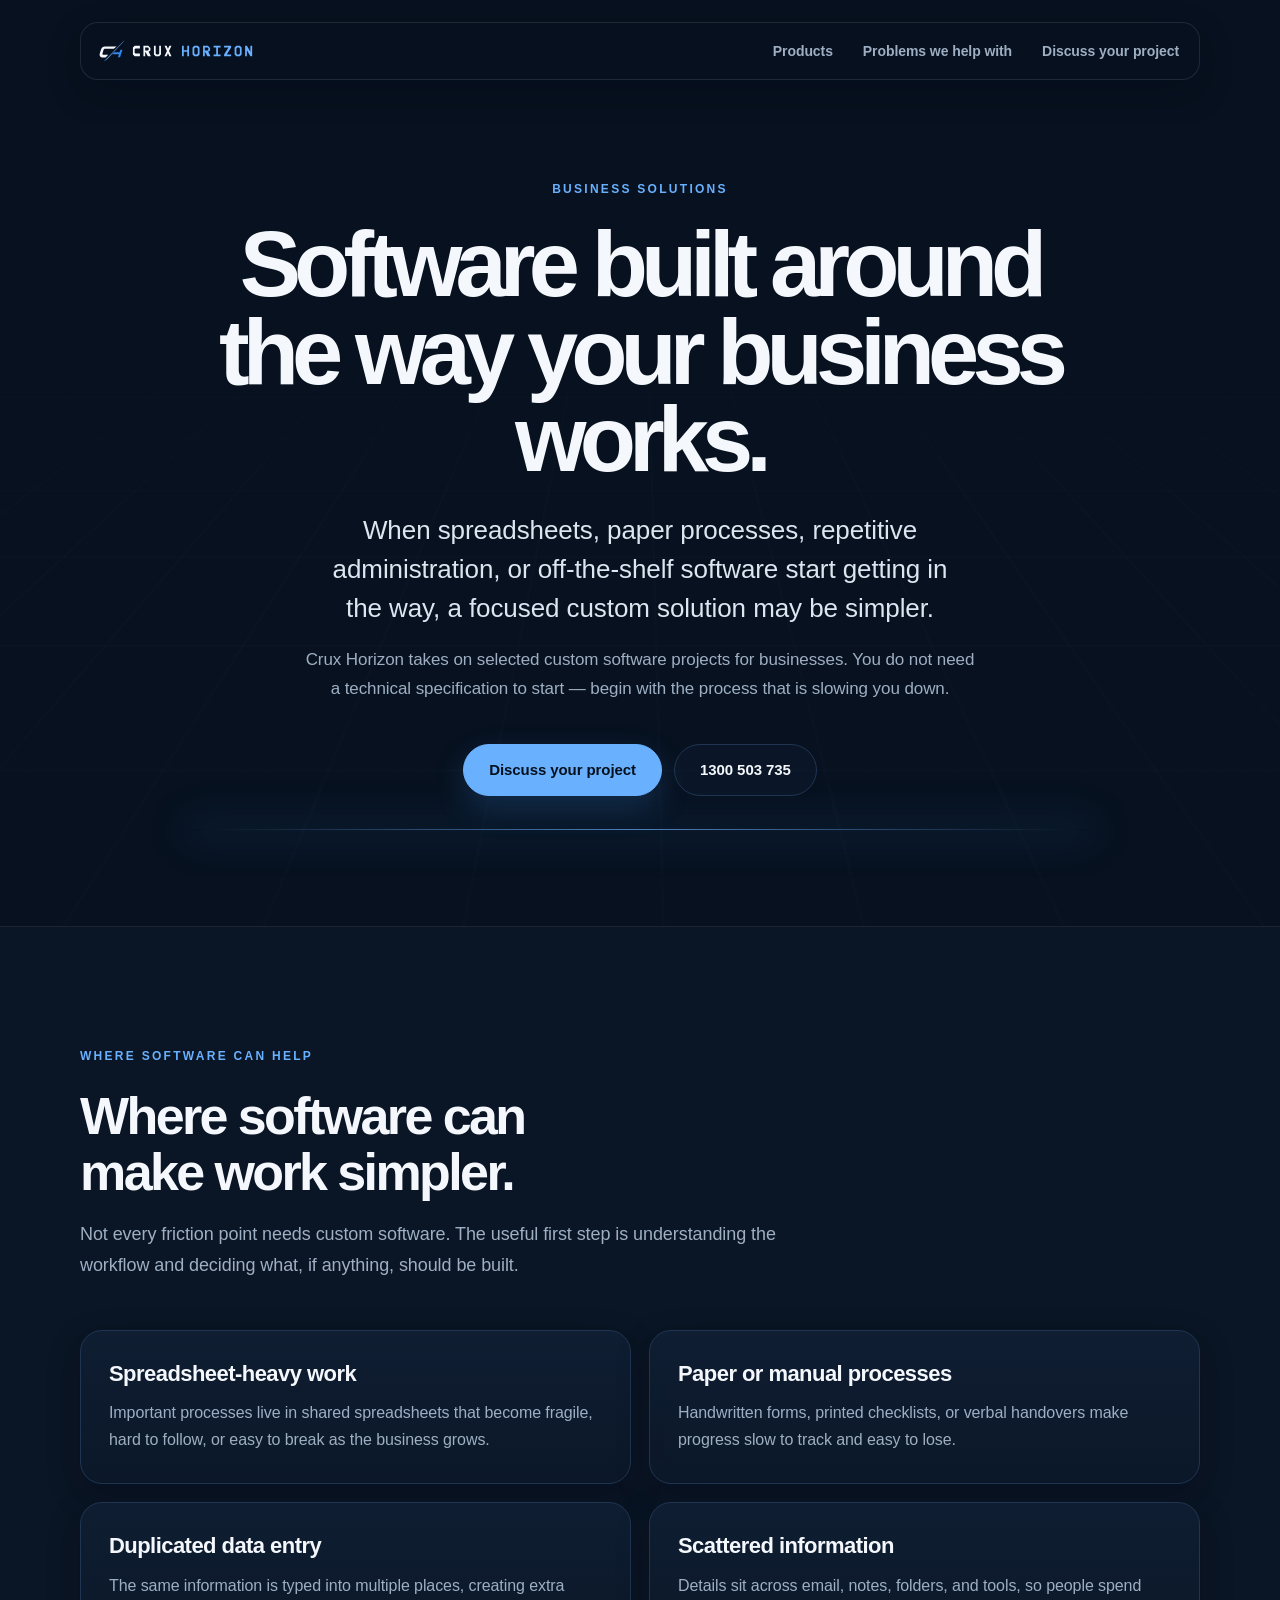
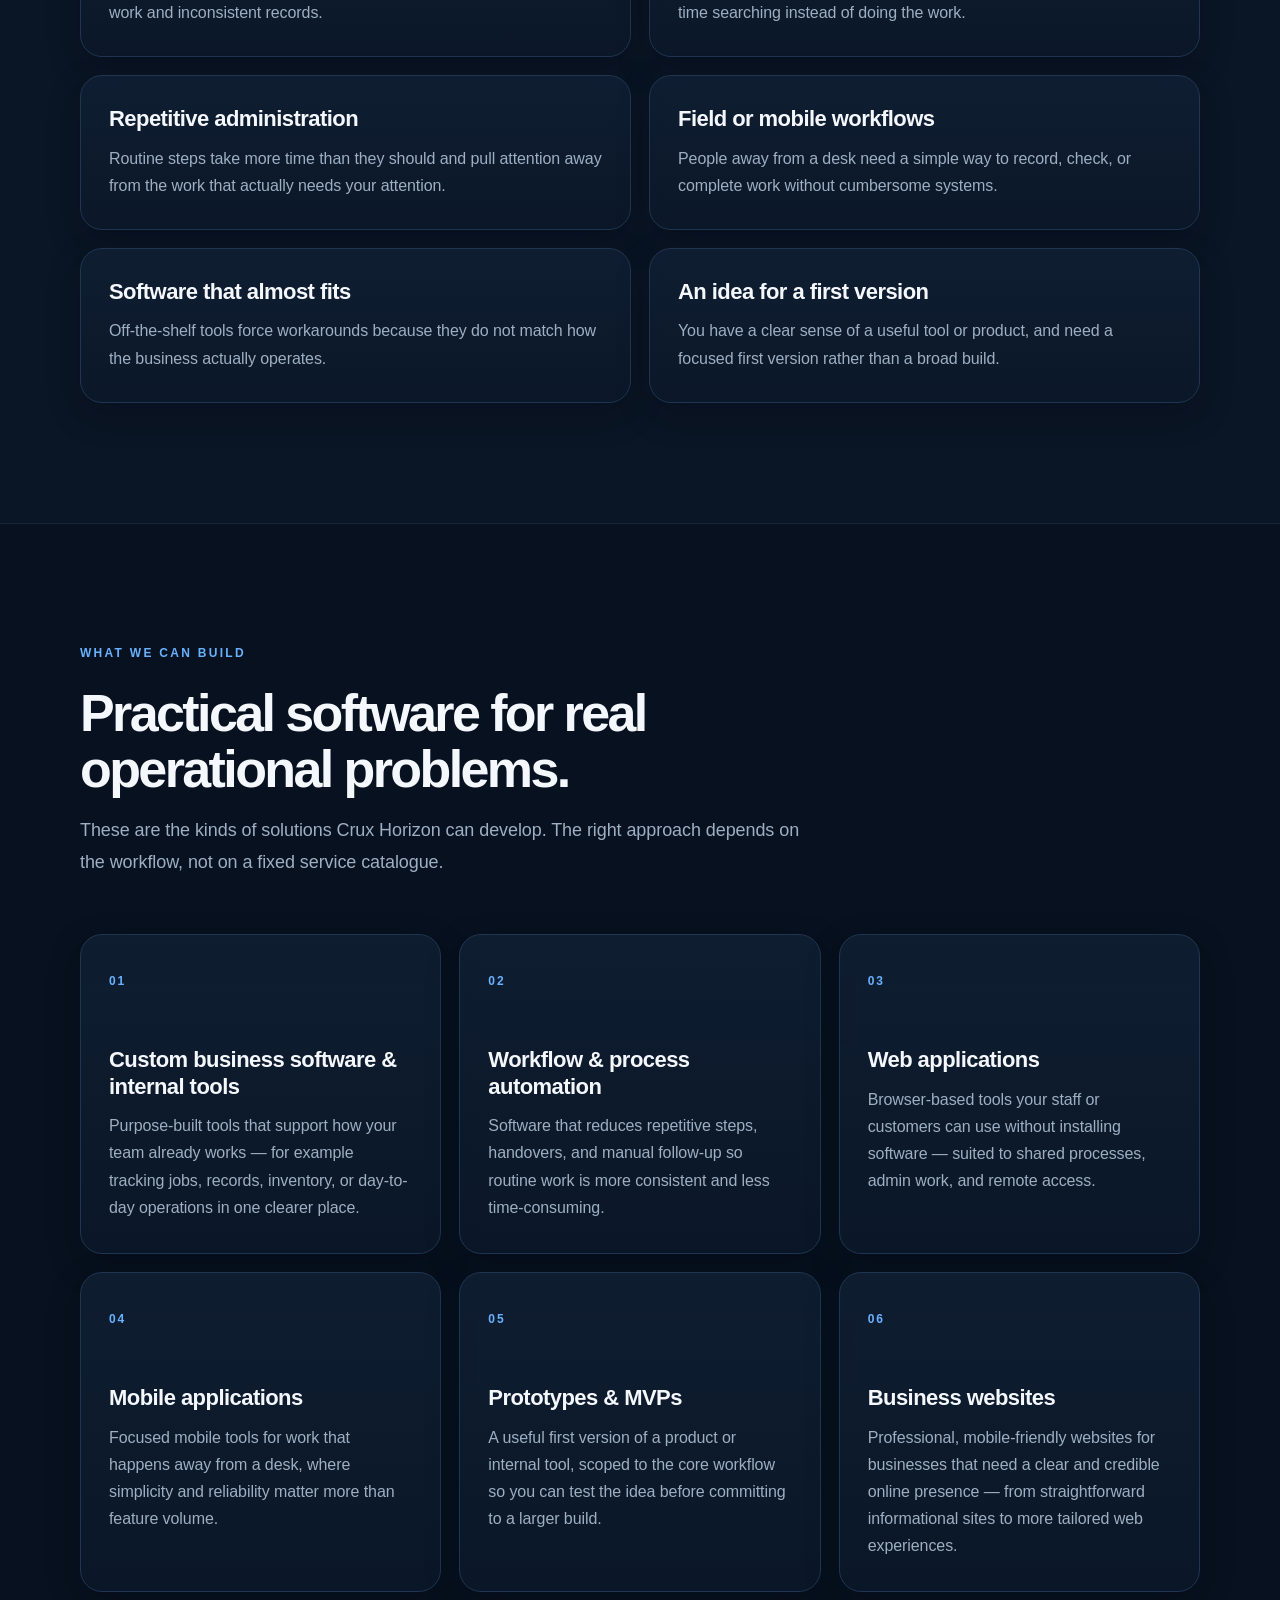
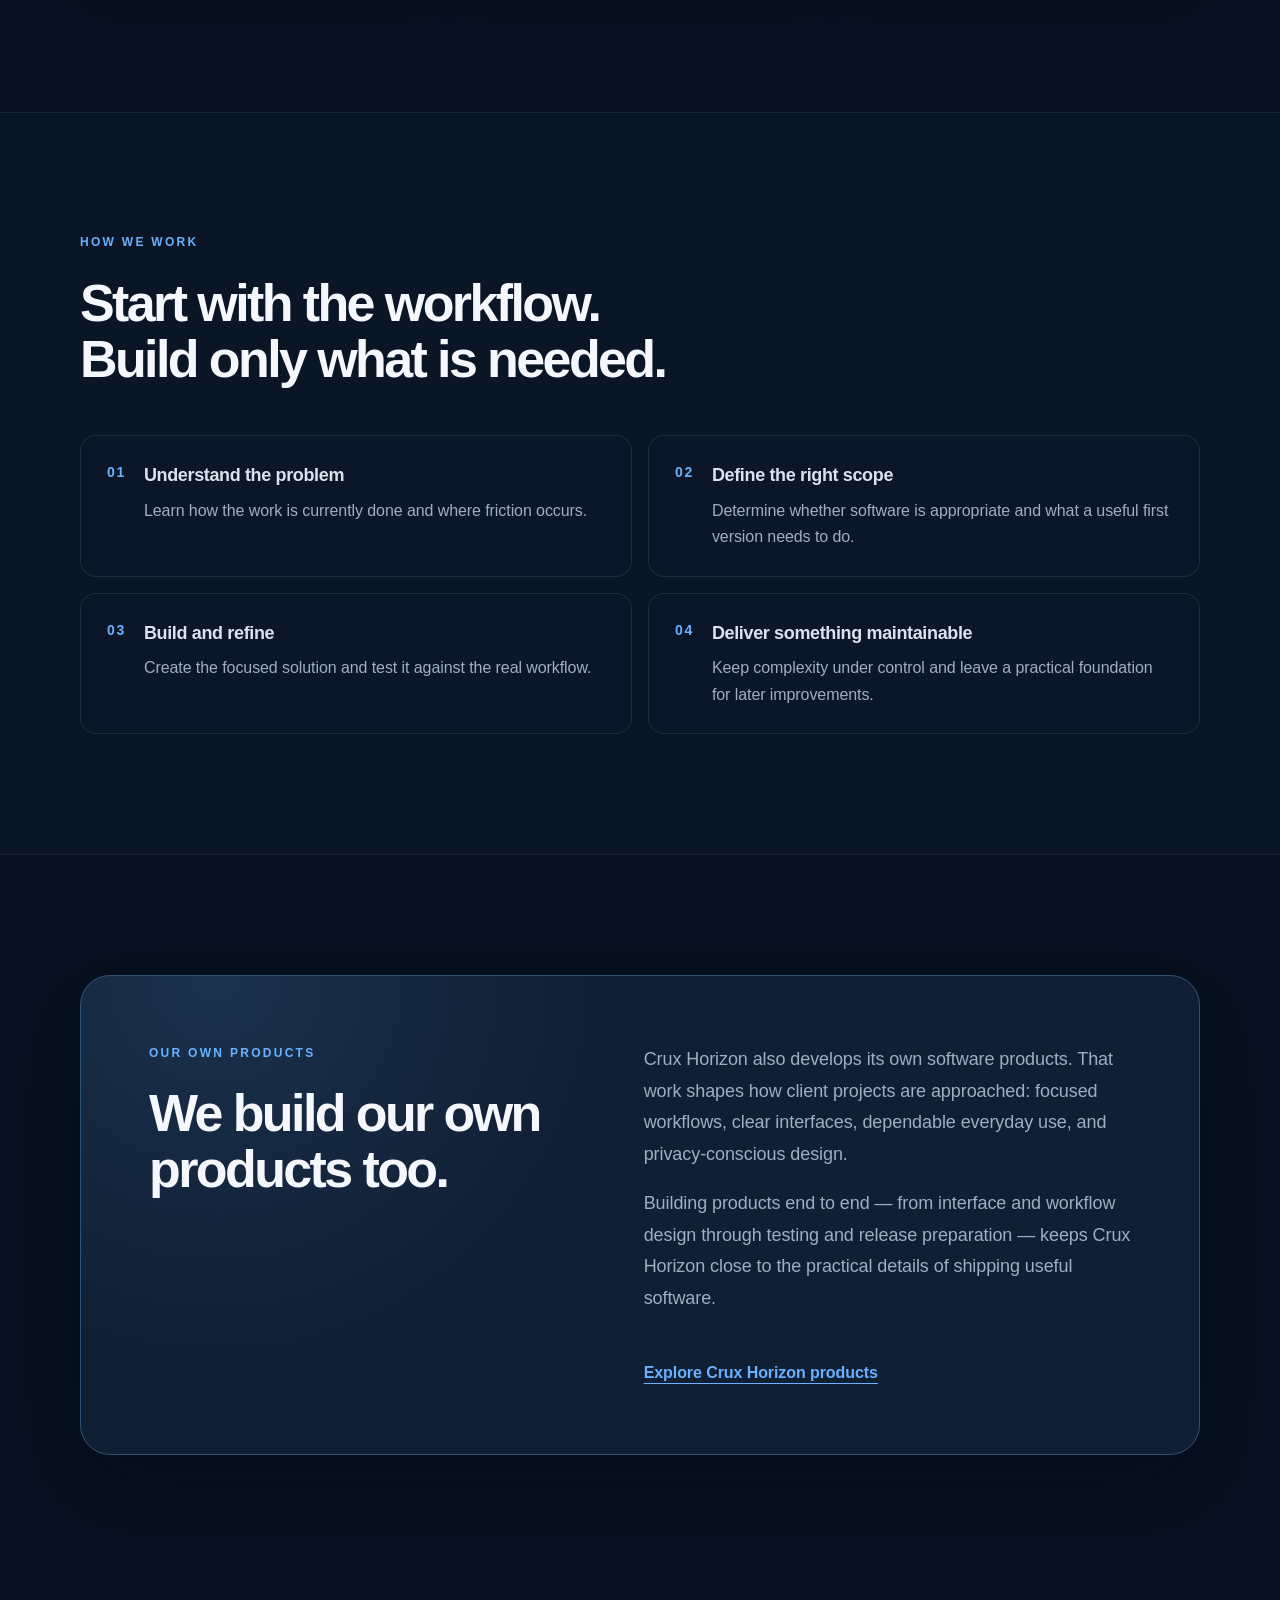
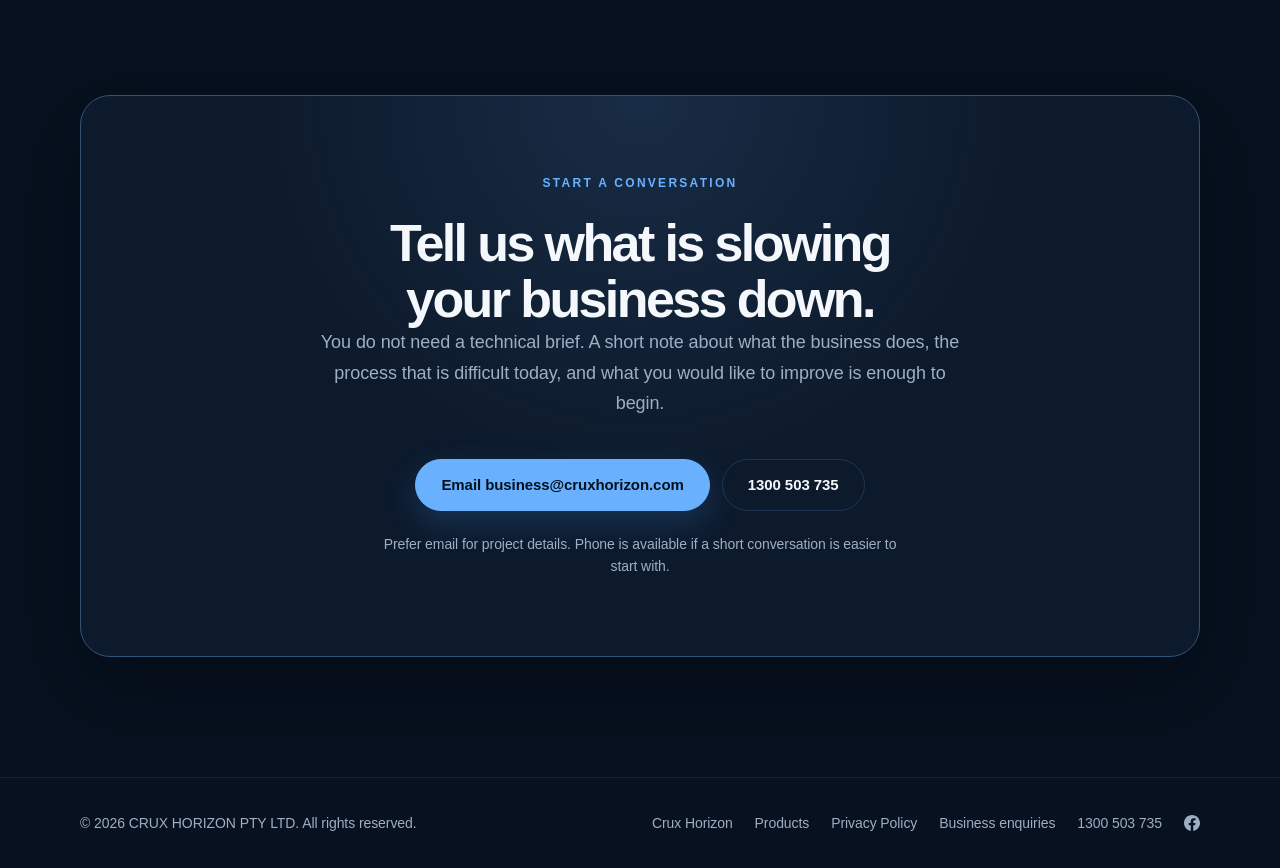
==== commit 6c19634a: "Add website services and social presence Co-authored-by: Cursor <cursoragent@cursor.com>" ====
--- a/business/index.html
+++ b/business/index.html
@@ -147,6 +147,11 @@
             <h3>Prototypes &amp; MVPs</h3>
             <p>A useful first version of a product or internal tool, scoped to the core workflow so you can test the idea before committing to a larger build.</p>
           </article>
+          <article class="capability-card">
+            <span>06</span>
+            <h3>Business websites</h3>
+            <p>Professional, mobile-friendly websites for businesses that need a clear and credible online presence — from straightforward informational sites to more tailored web experiences.</p>
+          </article>
         </div>
       </div>
     </section>
@@ -228,13 +233,16 @@
 
   <footer class="product-footer">
     <div class="product-footer-inner container">
-      <p>&copy; 2026 CRUX HORIZON PTY LTD</p>
+      <p>&copy; 2026 CRUX HORIZON PTY LTD. All rights reserved.</p>
       <nav aria-label="Footer navigation">
         <a href="../index.html">Crux Horizon</a>
         <a href="../index.html#product">Products</a>
         <a href="../privacy.html">Privacy Policy</a>
         <a href="mailto:business@cruxhorizon.com?subject=Business%20project%20enquiry">Business enquiries</a>
         <a href="tel:1300503735">1300 503 735</a>
+        <a class="footer-facebook" href="https://www.facebook.com/CruxHorizon/" target="_blank" rel="noopener noreferrer" aria-label="Crux Horizon on Facebook">
+          <svg xmlns="http://www.w3.org/2000/svg" viewBox="0 0 24 24" aria-hidden="true" focusable="false"><path fill="currentColor" d="M24 12.073c0-6.627-5.373-12-12-12s-12 5.373-12 12c0 5.99 4.388 10.954 10.125 11.854v-8.385H7.078v-3.47h3.047V9.43c0-3.007 1.792-4.669 4.533-4.669 1.312 0 2.686.235 2.686.235v2.953H15.83c-1.491 0-1.956.925-1.956 1.874v2.25h3.328l-.532 3.47h-2.796v8.385C19.612 23.027 24 18.062 24 12.073z"/></svg>
+        </a>
       </nav>
     </div>
   </footer>
--- a/assets/css/site.css
+++ b/assets/css/site.css
@@ -64,6 +64,22 @@
       outline-offset: 4px;
     }
 
+    .footer-facebook {
+      display: inline-flex;
+      flex: 0 0 auto;
+      align-items: center;
+      justify-content: center;
+      width: 16px;
+      height: 16px;
+      color: inherit;
+    }
+
+    .footer-facebook svg {
+      display: block;
+      width: 16px;
+      height: 16px;
+    }
+
     .skip-link {
       position: fixed;
       top: 12px;
@@ -750,6 +766,7 @@
     .home-page .footer-links {
       display: flex;
       flex-wrap: wrap;
+      align-items: center;
       justify-content: center;
       gap: 22px;
     }
@@ -1435,6 +1452,7 @@
     .vialvault-page .product-footer nav {
       display: flex;
       align-items: center;
+      flex-wrap: wrap;
       gap: 22px;
     }
 
@@ -1444,9 +1462,11 @@
 
     .vialvault-page .product-footer p {
       margin: 0;
+      flex-shrink: 0;
     }
 
     .vialvault-page .product-footer a {
+      flex-shrink: 0;
       color: var(--muted);
       text-decoration: none;
       transition: color 0.2s ease;
@@ -1877,14 +1897,6 @@
       grid-column: span 2;
     }
 
-    .business-page .business-capability-grid .capability-card:nth-child(4) {
-      grid-column: 2 / span 2;
-    }
-
-    .business-page .business-capability-grid .capability-card:nth-child(5) {
-      grid-column: 4 / span 2;
-    }
-
     .business-page .approach-section {
       border-top: var(--border-width) solid rgba(158, 175, 195, 0.1);
       border-bottom: var(--border-width) solid rgba(158, 175, 195, 0.1);
@@ -1962,14 +1974,8 @@
         grid-template-columns: 1fr;
       }
 
-      .business-page .business-capability-grid .capability-card,
-      .business-page .business-capability-grid .capability-card:nth-child(4),
-      .business-page .business-capability-grid .capability-card:nth-child(5) {
+      .business-page .business-capability-grid .capability-card {
         grid-column: auto;
-      }
-
-      .business-page .business-capability-grid .capability-card:last-child {
-        grid-column: 1 / -1;
       }
     }
 
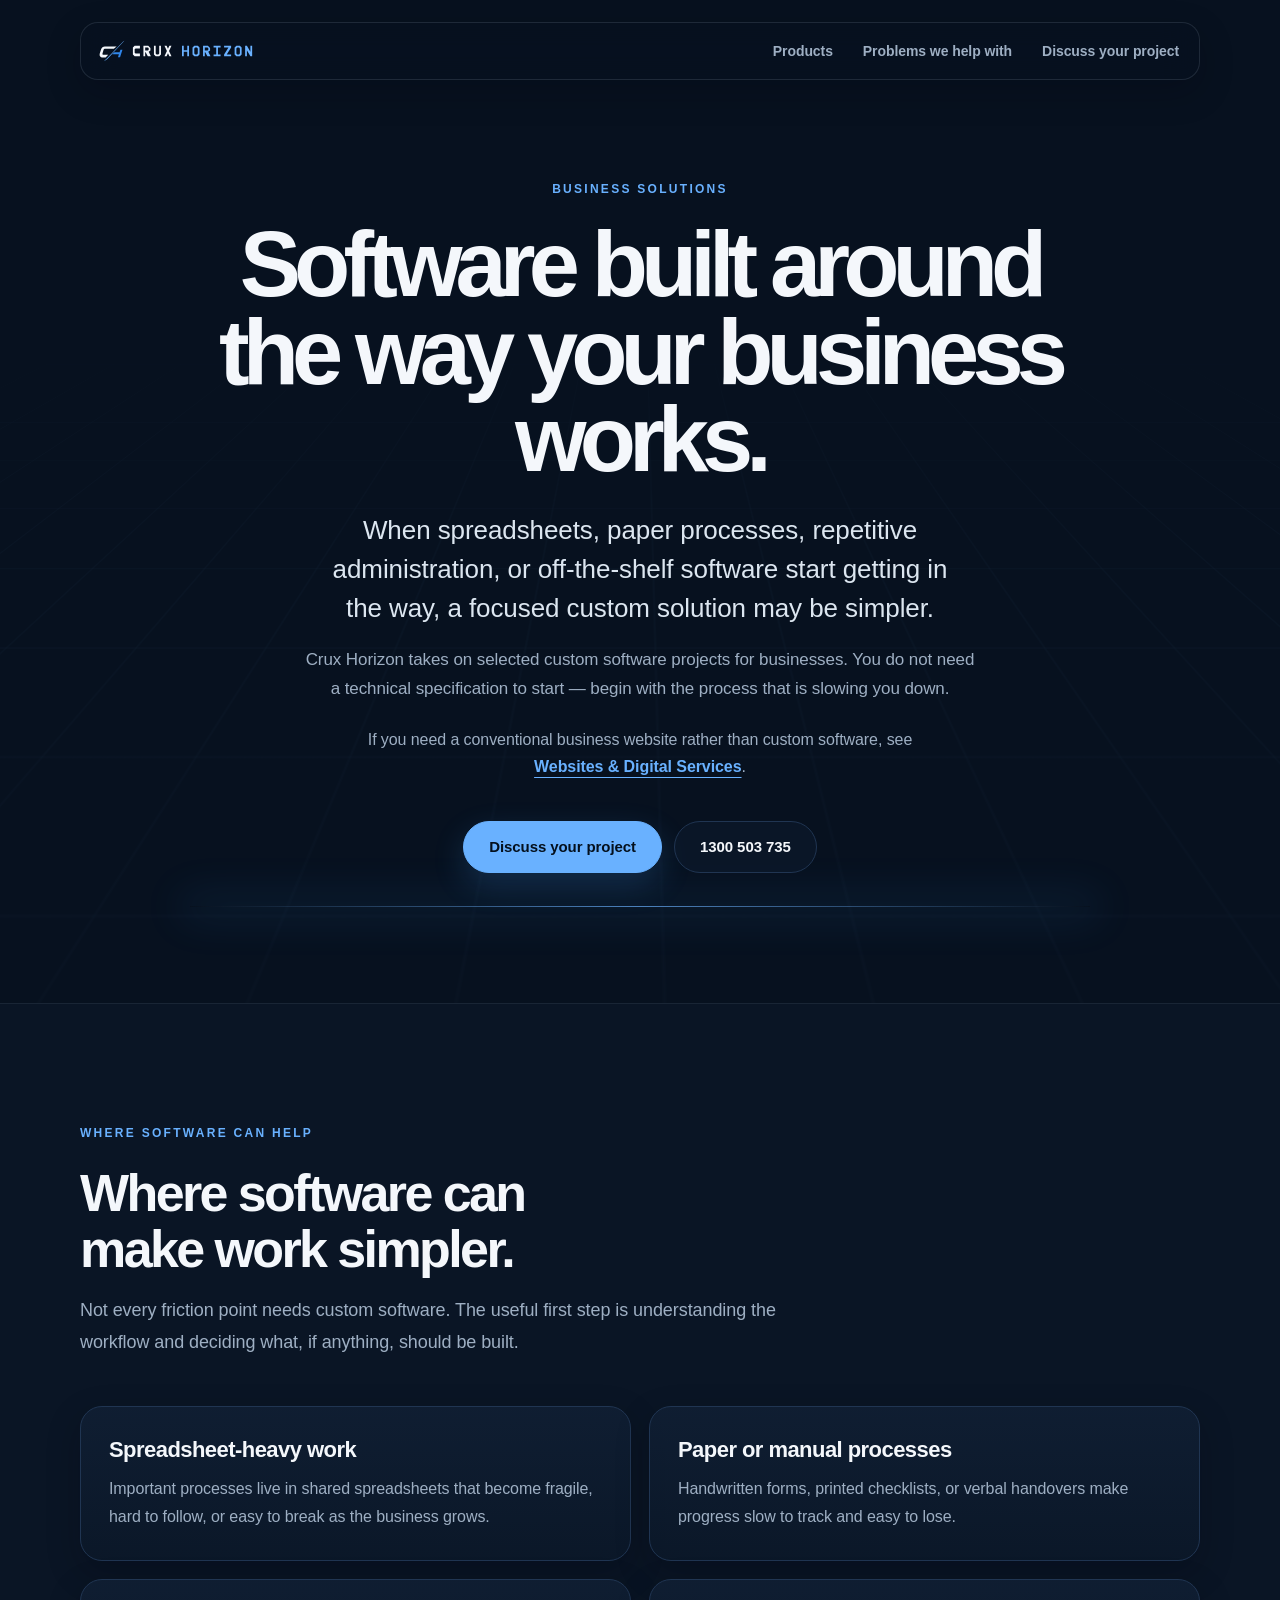
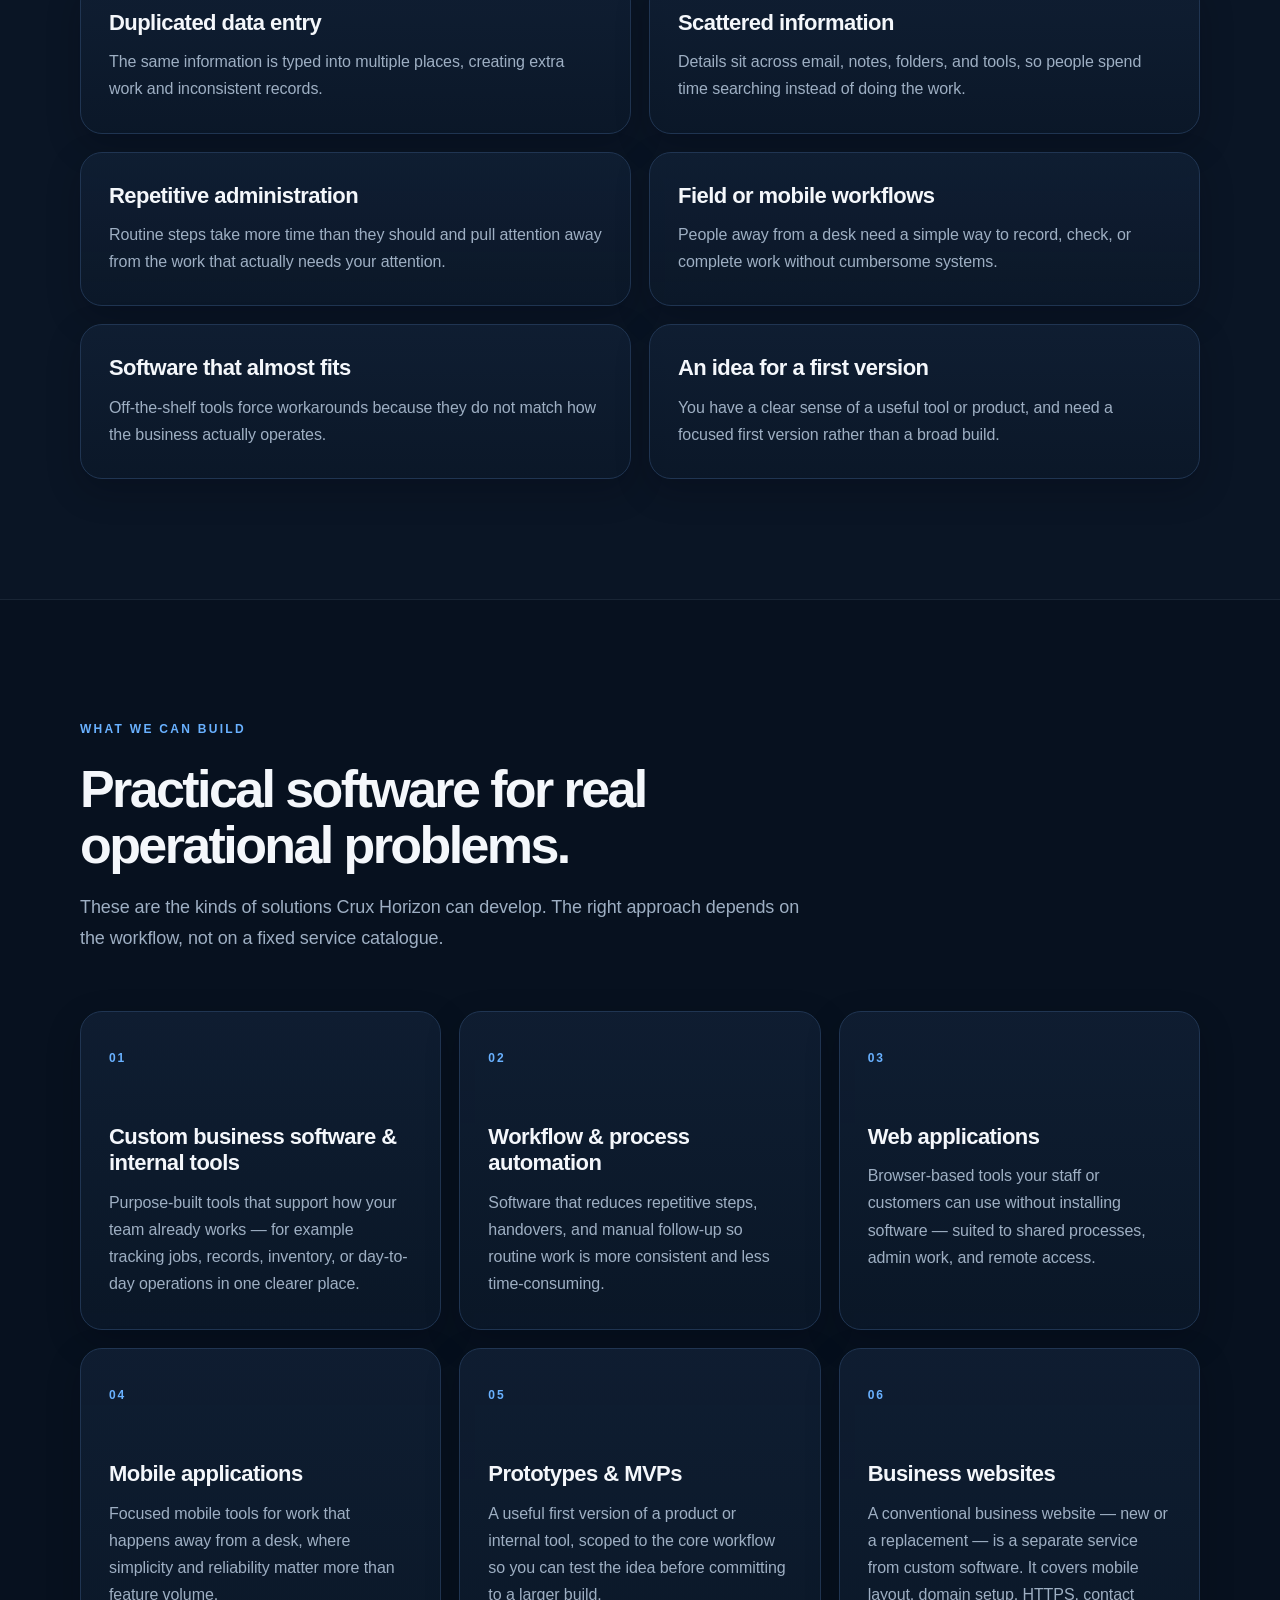
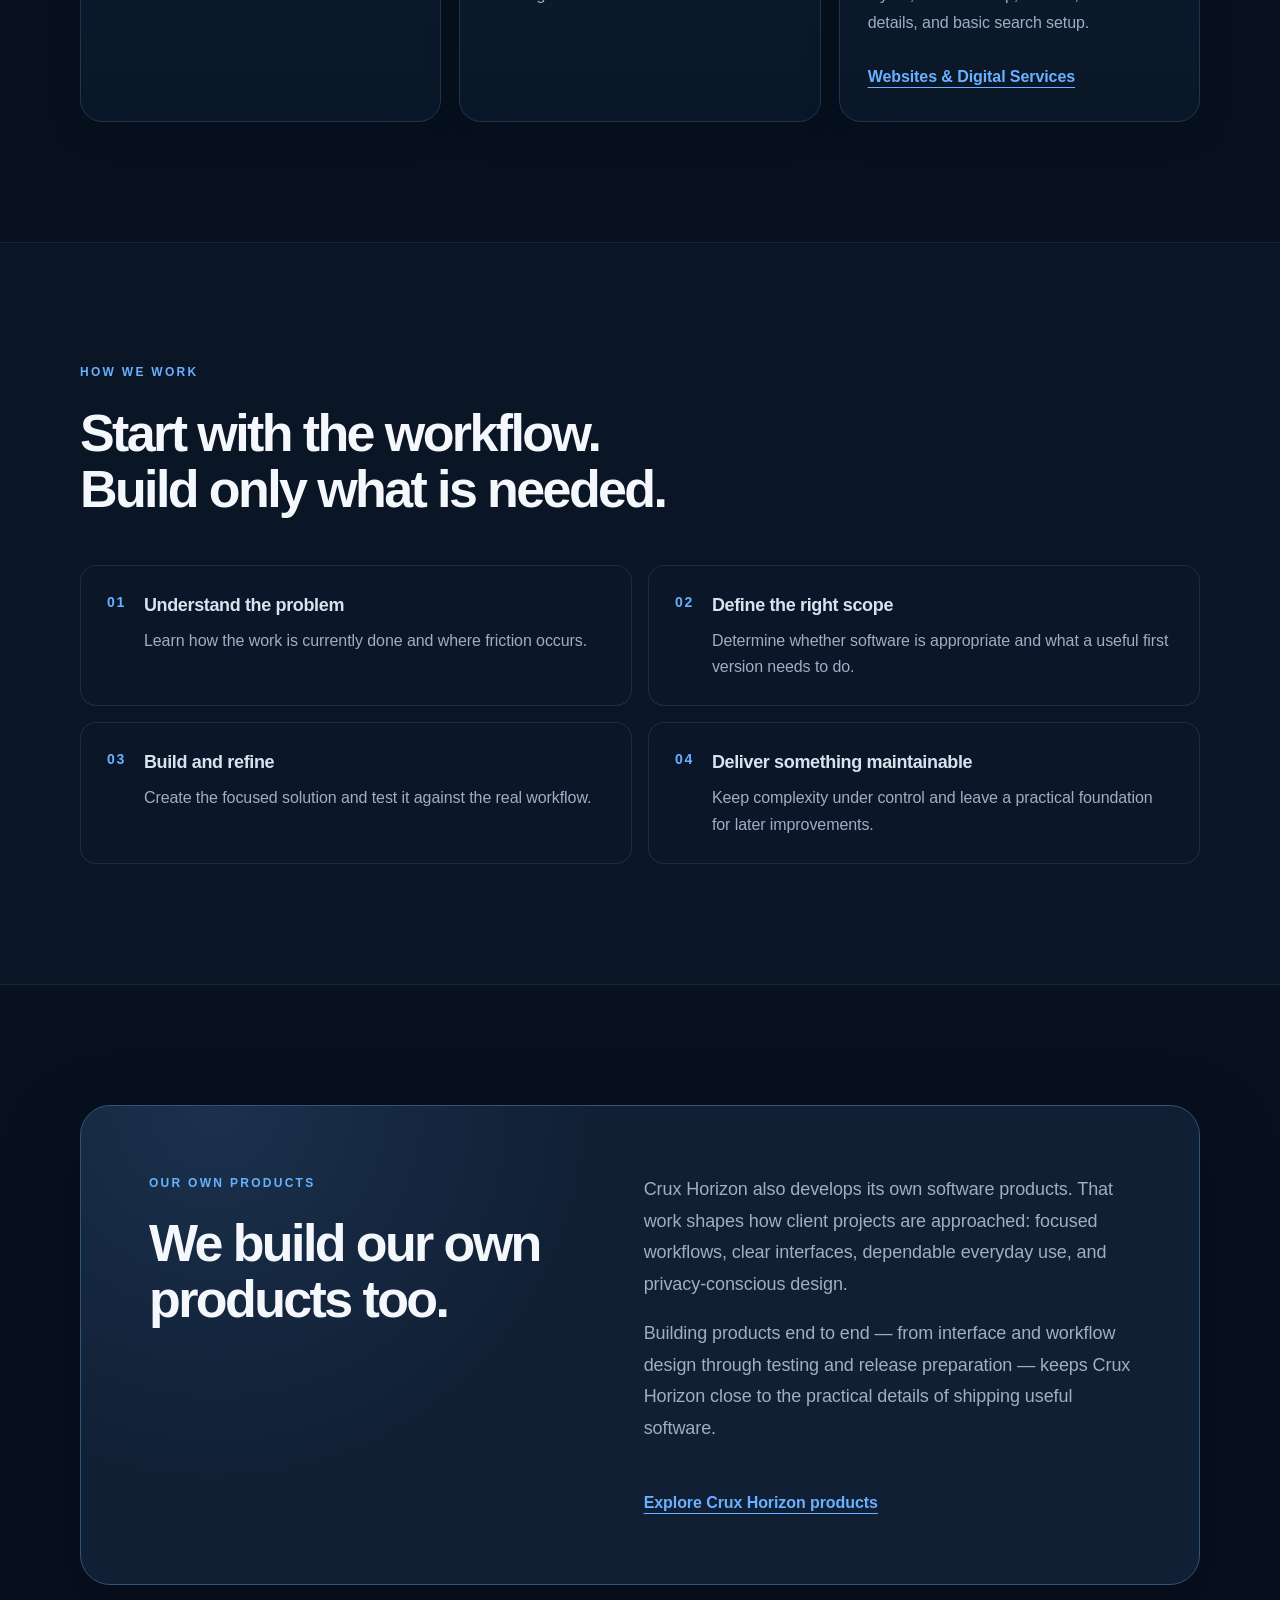
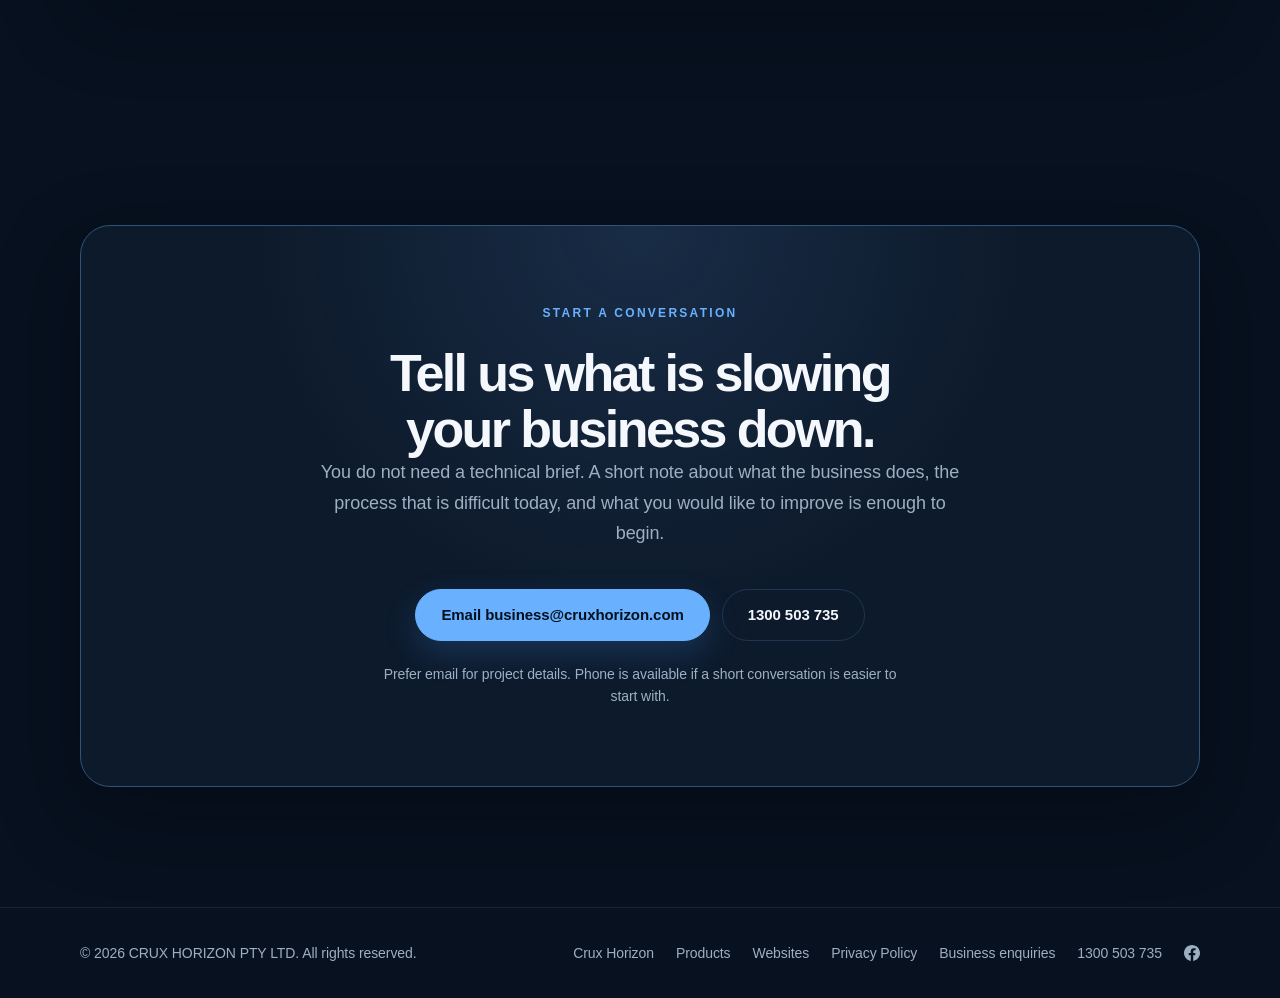
==== commit a43d150f: "Add a Websites & Digital Services page for small-business website work. Keep the product-led homepag" ====
--- a/business/index.html
+++ b/business/index.html
@@ -58,6 +58,10 @@
           <p class="product-intro">
             Crux Horizon takes on selected custom software projects for businesses. You do not need a technical specification to start — begin with the process that is slowing you down.
           </p>
+          <p class="business-crosslink">
+            If you need a conventional business website rather than custom software, see
+            <a href="/websites/">Websites &amp; Digital Services</a>.
+          </p>
           <div class="product-actions">
             <a class="product-button" href="mailto:business@cruxhorizon.com?subject=Business%20project%20enquiry">Discuss your project</a>
             <a class="product-button product-button-secondary" href="tel:1300503735">1300 503 735</a>
@@ -150,7 +154,8 @@
           <article class="capability-card">
             <span>06</span>
             <h3>Business websites</h3>
-            <p>Professional, mobile-friendly websites for businesses that need a clear and credible online presence — from straightforward informational sites to more tailored web experiences.</p>
+            <p>A conventional business website — new or a replacement — is a separate service from custom software. It covers mobile layout, domain setup, HTTPS, contact details, and basic search setup.</p>
+            <a class="product-text-link" href="/websites/">Websites &amp; Digital Services</a>
           </article>
         </div>
       </div>
@@ -237,6 +242,7 @@
       <nav aria-label="Footer navigation">
         <a href="../index.html">Crux Horizon</a>
         <a href="../index.html#product">Products</a>
+        <a href="/websites/">Websites</a>
         <a href="../privacy.html">Privacy Policy</a>
         <a href="mailto:business@cruxhorizon.com?subject=Business%20project%20enquiry">Business enquiries</a>
         <a href="tel:1300503735">1300 503 735</a>
--- a/assets/css/site.css
+++ b/assets/css/site.css
@@ -1766,44 +1766,55 @@
       border-bottom: var(--border-width) solid rgba(158, 175, 195, 0.1);
     }
 
-    .home-page .business-solutions-panel {
+    .home-page .service-paths {
       display: grid;
-      grid-template-columns: 1.35fr 0.65fr;
-      align-items: center;
-      gap: 48px;
-      padding: 68px;
-      border: var(--border-width) solid var(--border-strong);
-      border-radius: 30px;
-      background:
-        radial-gradient(circle at 12% 0%, rgba(105, 177, 255, 0.12), transparent 24rem),
-        var(--surface-raised);
-      box-shadow: var(--shadow-large);
-    }
-
-    .home-page .business-solutions-copy h2 {
-      margin-bottom: 18px;
-    }
-
-    .home-page .business-solutions-copy p {
-      max-width: 640px;
-      color: var(--muted);
-      font-size: 18px;
-      line-height: 1.7;
-    }
-
-    .home-page .business-solutions-copy p:last-child {
-      margin-bottom: 0;
-    }
-
-    .home-page .business-solutions-actions {
+      grid-template-columns: repeat(2, minmax(0, 1fr));
+      gap: 18px;
+    }
+
+    .home-page .service-path {
       display: flex;
       flex-direction: column;
       align-items: flex-start;
-      gap: 18px;
-    }
-
-    .home-page .business-solutions-actions .button {
-      margin-top: 0;
+      min-height: 280px;
+      padding: 34px 30px;
+      border: var(--border-width) solid var(--border);
+      border-radius: var(--card-radius);
+      background: linear-gradient(180deg, rgba(16, 31, 52, 0.86), rgba(11, 24, 41, 0.82));
+      box-shadow: var(--shadow-small);
+    }
+
+    .home-page .service-path h3 {
+      margin-bottom: 12px;
+      font-size: 23px;
+      line-height: 1.2;
+      letter-spacing: -0.025em;
+    }
+
+    .home-page .service-path p {
+      margin-bottom: 28px;
+      color: var(--muted);
+      font-size: 16px;
+      line-height: 1.7;
+    }
+
+    .home-page .service-path a {
+      margin-top: auto;
+      color: var(--accent);
+      font-size: 15px;
+      font-weight: 700;
+      text-decoration: none;
+      text-underline-offset: 5px;
+    }
+
+    .home-page .service-path a:hover,
+    .home-page .service-path a:focus-visible {
+      text-decoration: underline;
+    }
+
+    .home-page .service-paths-contact {
+      margin: 28px 0 0;
+      font-size: 15px;
     }
 
     .home-page .contact-details {
@@ -1815,12 +1826,15 @@
       margin-top: 28px;
     }
 
+    @media (max-width: 840px) {
+      .home-page .nav-cta {
+        display: none;
+      }
+    }
+
     @media (max-width: 820px) {
-      .home-page .business-solutions-panel {
+      .home-page .service-paths {
         grid-template-columns: 1fr;
-        gap: 36px;
-        padding: 42px 34px;
-        border-radius: 24px;
       }
     }
 
@@ -1835,17 +1849,9 @@
     }
 
     @media (max-width: 430px) {
-      .home-page .business-solutions-panel {
-        padding: 32px 22px;
-      }
-
-      .home-page .business-solutions-actions {
-        align-items: stretch;
-        width: 100%;
-      }
-
-      .home-page .business-solutions-actions .button {
-        width: 100%;
+      .home-page .service-path {
+        min-height: 0;
+        padding: 28px 22px;
       }
 
       .home-page .contact-details {
@@ -1963,6 +1969,21 @@
       line-height: 1.6;
     }
 
+    .business-page .business-crosslink {
+      max-width: 680px;
+      margin: 22px auto 0;
+      color: var(--muted);
+      font-size: 16px;
+      line-height: 1.7;
+    }
+
+    .business-page .business-crosslink a {
+      color: var(--accent);
+      font-weight: 700;
+      white-space: nowrap;
+      text-underline-offset: 5px;
+    }
+
     .business-page .product-footer-inner,
     .business-page .product-footer nav {
       flex-wrap: wrap;
@@ -1997,3 +2018,142 @@
         line-height: 0.98;
       }
     }
+
+    /* Websites & Digital Services — scoped so shared product rules stay unchanged */
+    .websites-page h1 {
+      font-size: clamp(48px, 8vw, 92px);
+      line-height: 0.95;
+    }
+
+    .websites-page .websites-section-heading {
+      max-width: 760px;
+      margin-bottom: 48px;
+    }
+
+    .websites-page .websites-grid {
+      display: grid;
+      grid-template-columns: repeat(2, minmax(0, 1fr));
+      gap: 18px;
+    }
+
+    .websites-page .websites-card {
+      padding: 30px 28px;
+      border: var(--border-width) solid var(--border);
+      border-radius: var(--card-radius);
+      background: linear-gradient(180deg, rgba(16, 31, 52, 0.86), rgba(11, 24, 41, 0.82));
+      box-shadow: var(--shadow-small);
+    }
+
+    .websites-page .websites-card h3 {
+      margin-bottom: 12px;
+      font-size: 22px;
+      line-height: 1.2;
+      letter-spacing: -0.025em;
+    }
+
+    .websites-page .websites-card p {
+      margin-bottom: 0;
+      color: var(--muted);
+      font-size: 16px;
+      line-height: 1.7;
+    }
+
+    .websites-page .approach-section {
+      border-top: var(--border-width) solid rgba(158, 175, 195, 0.1);
+      border-bottom: var(--border-width) solid rgba(158, 175, 195, 0.1);
+      background: rgba(13, 26, 44, 0.48);
+    }
+
+    .websites-page .websites-steps {
+      display: grid;
+      grid-template-columns: repeat(2, minmax(0, 1fr));
+      gap: 16px;
+      margin: 48px 0 0;
+      padding: 0;
+      list-style: none;
+    }
+
+    .websites-page .websites-steps li {
+      display: flex;
+      align-items: flex-start;
+      gap: 18px;
+      padding: 25px 26px;
+      border: var(--border-width) solid rgba(158, 175, 195, 0.14);
+      border-radius: 16px;
+      background: rgba(13, 26, 44, 0.48);
+      color: #d9e3ee;
+    }
+
+    .websites-page .websites-steps span {
+      flex-shrink: 0;
+      color: var(--accent);
+      font-size: 14px;
+      font-weight: 700;
+      letter-spacing: 0.12em;
+    }
+
+    .websites-page .websites-steps strong {
+      display: block;
+      margin-bottom: 8px;
+      font-size: 18px;
+      font-weight: 700;
+      letter-spacing: -0.02em;
+    }
+
+    .websites-page .websites-steps p {
+      margin: 0;
+      color: var(--muted);
+      font-size: 16px;
+      font-weight: 500;
+      line-height: 1.65;
+    }
+
+    .websites-page .websites-enquire-copy {
+      max-width: 640px;
+      margin: 0 auto 34px;
+      color: var(--muted);
+      font-size: 18px;
+      line-height: 1.7;
+    }
+
+    .websites-page .websites-enquire-note {
+      max-width: 520px;
+      margin: 22px auto 0;
+      color: var(--muted);
+      font-size: 14px;
+      line-height: 1.6;
+    }
+
+    .websites-page .product-footer-inner,
+    .websites-page .product-footer nav {
+      flex-wrap: wrap;
+    }
+
+    .websites-page .product-button {
+      max-width: 100%;
+      white-space: normal;
+      overflow-wrap: anywhere;
+      text-align: center;
+    }
+
+    @media (max-width: 820px) {
+      .websites-page .websites-grid,
+      .websites-page .websites-steps {
+        grid-template-columns: 1fr;
+      }
+    }
+
+    @media (max-width: 520px) {
+      .websites-page h1 {
+        font-size: clamp(42px, 12vw, 64px);
+        line-height: 0.98;
+      }
+
+      .websites-page .websites-card {
+        padding: 24px 20px;
+      }
+
+      .websites-page .websites-steps li {
+        padding: 22px 20px;
+      }
+    }
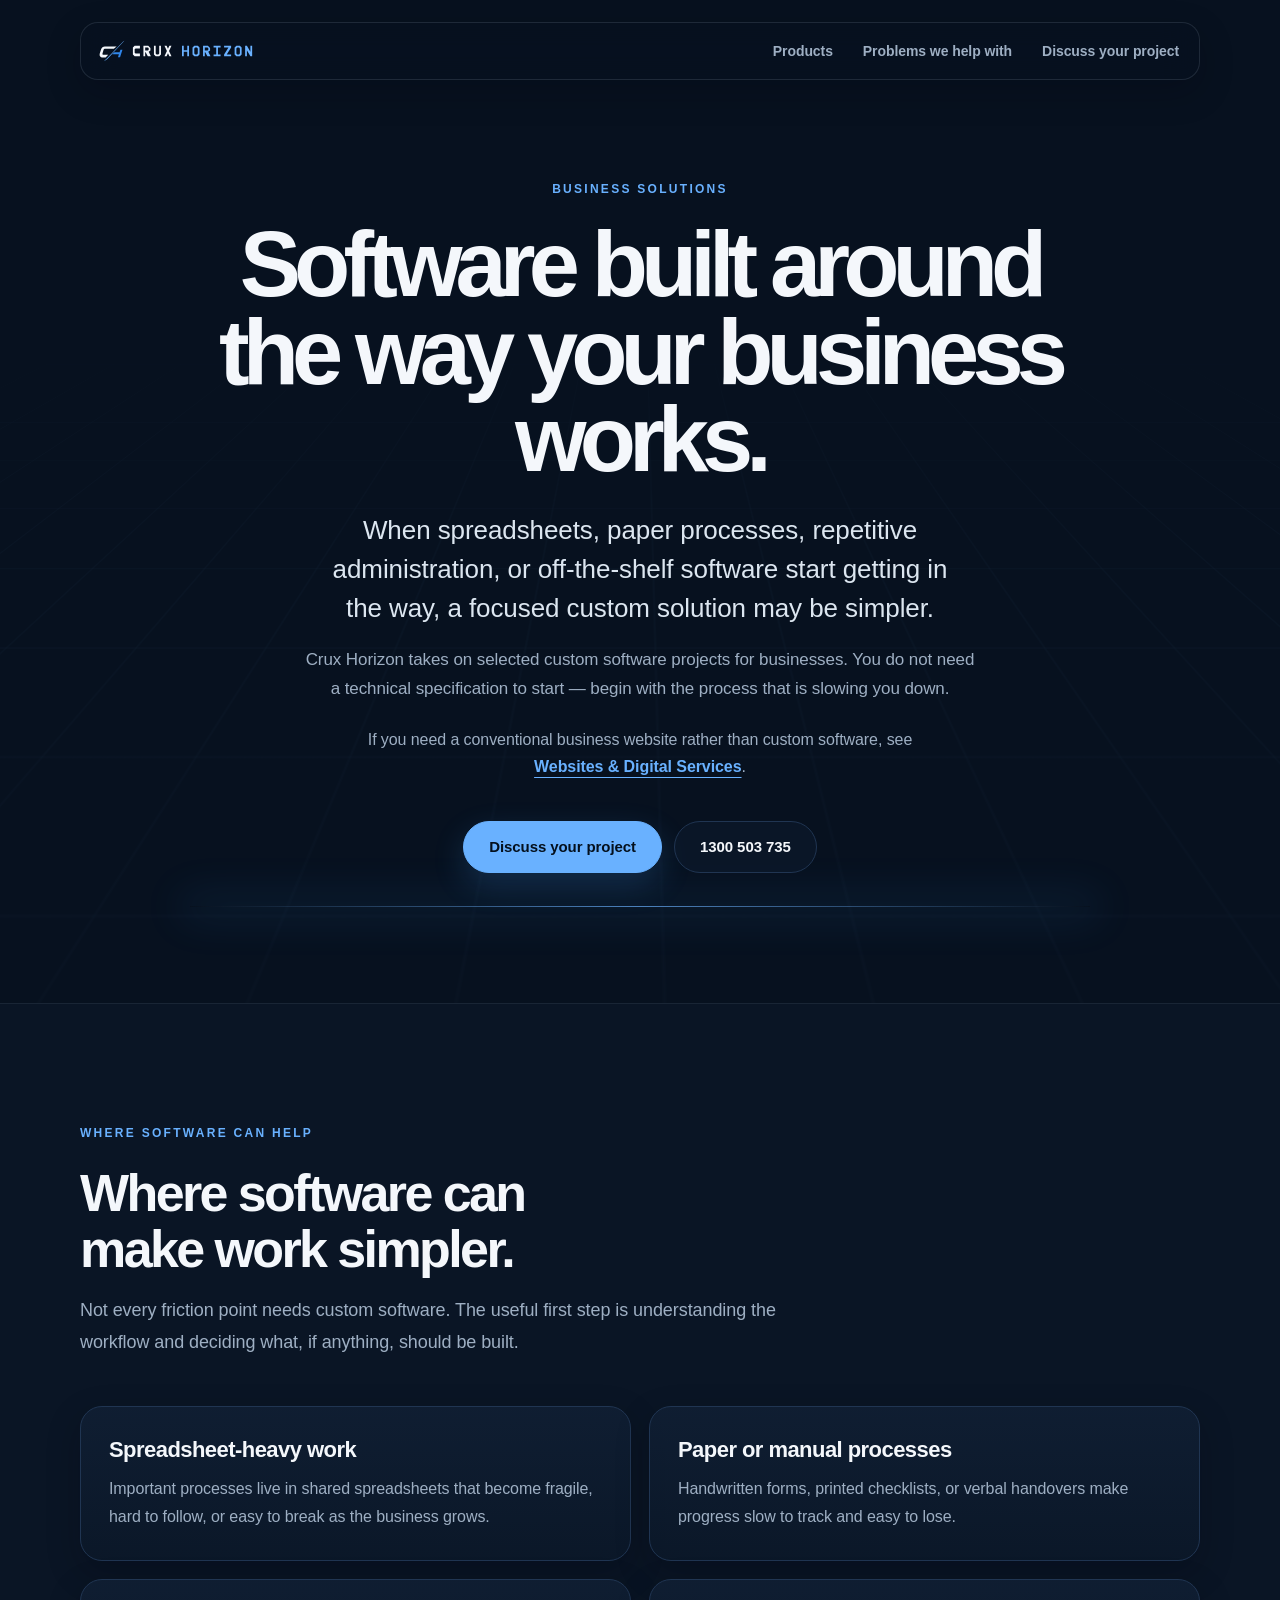
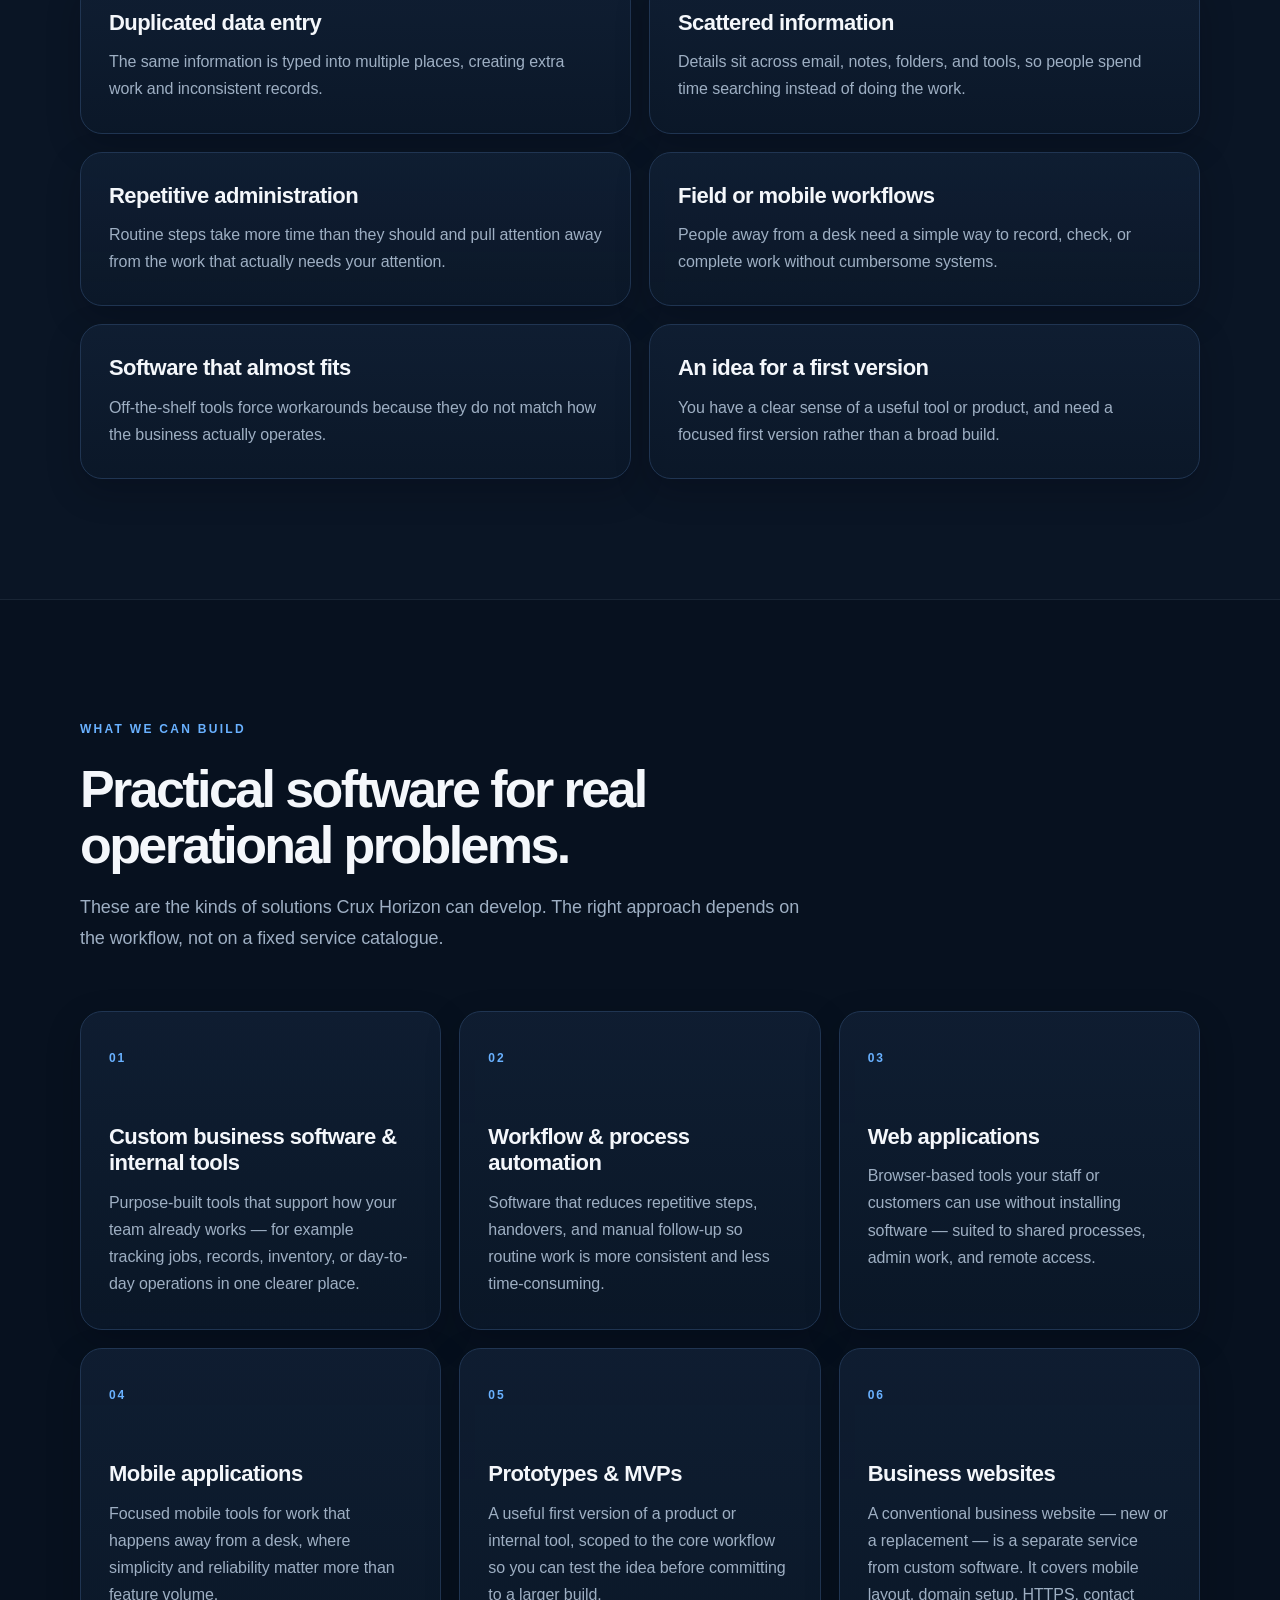
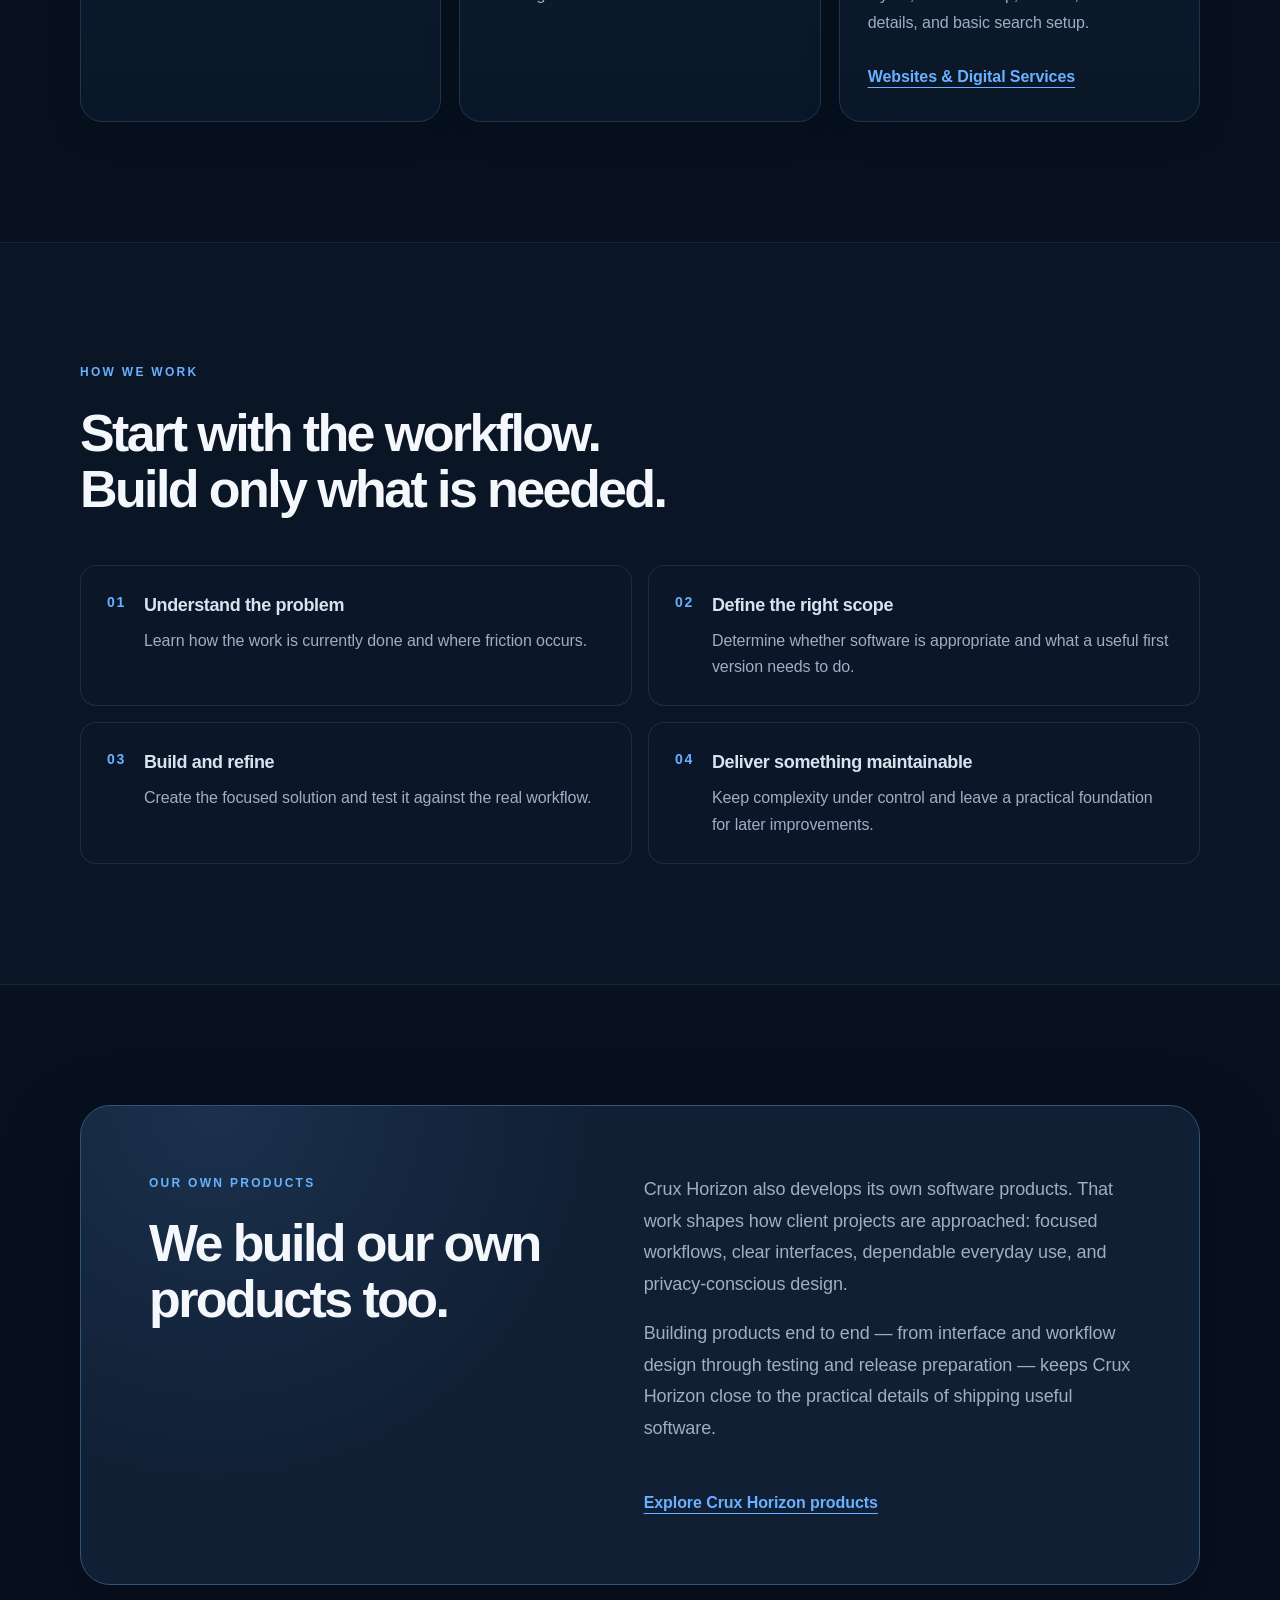
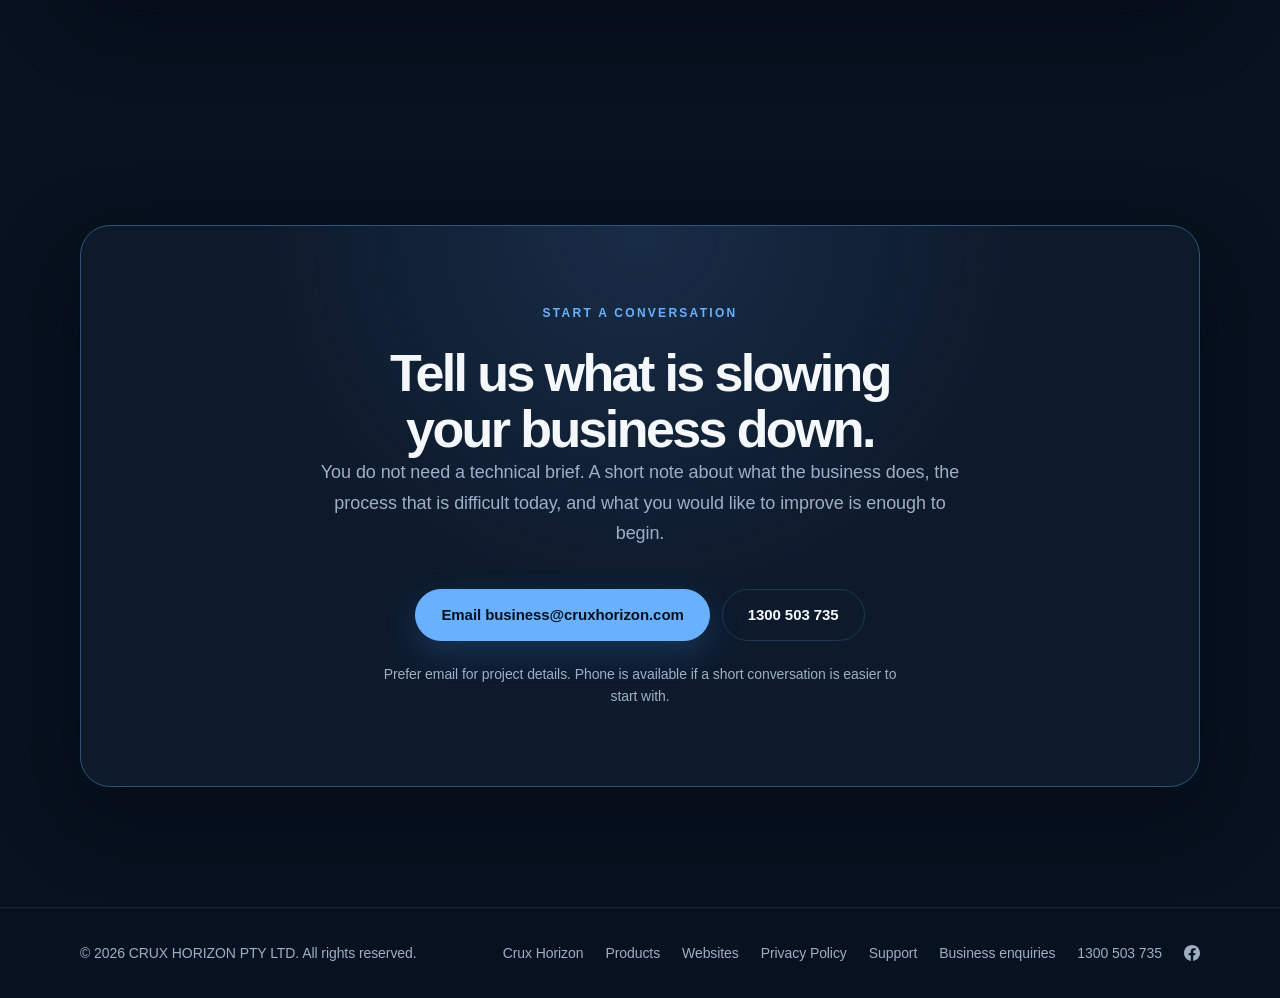
==== commit d4d5ccd0: "Add MACHINE 3876 privacy and support pages Co-authored-by: Cursor <cursoragent@cursor.com>" ====
--- a/business/index.html
+++ b/business/index.html
@@ -243,7 +243,8 @@
         <a href="../index.html">Crux Horizon</a>
         <a href="../index.html#product">Products</a>
         <a href="/websites/">Websites</a>
-        <a href="../privacy.html">Privacy Policy</a>
+        <a href="/privacy">Privacy Policy</a>
+        <a href="/support">Support</a>
         <a href="mailto:business@cruxhorizon.com?subject=Business%20project%20enquiry">Business enquiries</a>
         <a href="tel:1300503735">1300 503 735</a>
         <a class="footer-facebook" href="https://www.facebook.com/CruxHorizon/" target="_blank" rel="noopener noreferrer" aria-label="Crux Horizon on Facebook">
--- a/assets/css/site.css
+++ b/assets/css/site.css
@@ -489,6 +489,14 @@
       font-size: 18px;
     }
 
+    .home-page .featured-product-disclaimer {
+      margin: 22px 0 0;
+      max-width: 420px;
+      color: var(--muted);
+      font-size: 13px;
+      line-height: 1.55;
+    }
+
     .home-page .featured-product-details {
       display: flex;
       flex-direction: column;
@@ -497,6 +505,46 @@
       border: var(--border-width) solid rgba(158, 175, 195, 0.15);
       border-radius: var(--card-radius);
       background: rgba(7, 17, 31, 0.48);
+    }
+
+    .home-page .product-status--live {
+      border-color: rgba(105, 177, 255, 0.5);
+    }
+
+    .store-badges {
+      display: flex;
+      flex-wrap: wrap;
+      align-items: center;
+      gap: 12px;
+      margin-top: 28px;
+    }
+
+    .store-badge {
+      display: inline-flex;
+      line-height: 0;
+      border-radius: 8px;
+      transition: opacity 0.2s ease, transform 0.2s ease;
+    }
+
+    .store-badge:hover,
+    .store-badge:focus-visible {
+      opacity: 0.92;
+      transform: translateY(-1px);
+    }
+
+    .store-badge img {
+      display: block;
+      width: auto;
+      height: 40px;
+    }
+
+    .store-badges--hero {
+      justify-content: center;
+      margin-top: 32px;
+    }
+
+    .store-badges--panel {
+      margin-top: 0;
     }
 
     .home-page .benefit-list {
@@ -920,6 +968,14 @@
 
       .home-page .product-links a {
         justify-content: center;
+      }
+
+      .home-page .store-badges {
+        justify-content: center;
+      }
+
+      .home-page .featured-product-disclaimer {
+        text-align: left;
       }
 
       .home-page .approach-list li {
@@ -1629,6 +1685,139 @@
       grid-column: span 2;
     }
 
+    .vialvault-calculator-page .product-app-icon {
+      display: flex;
+      justify-content: center;
+      margin: 0 0 28px;
+    }
+
+    .vialvault-calculator-page .product-app-icon picture,
+    .vialvault-calculator-page .product-app-icon img {
+      display: block;
+    }
+
+    .vialvault-calculator-page .product-app-icon img {
+      width: 112px;
+      height: 112px;
+      border-radius: 24px;
+      box-shadow:
+        0 0 0 1px rgba(255, 255, 255, 0.06),
+        0 18px 48px rgba(0, 5, 14, 0.45);
+    }
+
+    .vialvault-calculator-page .product-screenshots {
+      border-bottom: var(--border-width) solid rgba(158, 175, 195, 0.1);
+    }
+
+    .vialvault-calculator-page .product-screenshots-heading {
+      margin: 0 auto 48px;
+      text-align: center;
+    }
+
+    .vialvault-calculator-page .product-screenshots-heading > p:last-child {
+      max-width: 640px;
+      margin-left: auto;
+      margin-right: auto;
+    }
+
+    .vialvault-calculator-page .screenshot-gallery {
+      display: grid;
+      grid-template-columns: repeat(3, minmax(0, 1fr));
+      gap: 24px;
+      margin: 0;
+      padding: 0;
+      list-style: none;
+    }
+
+    .vialvault-calculator-page .screenshot-card {
+      margin: 0;
+      height: 100%;
+    }
+
+    .vialvault-calculator-page .screenshot-card .asset-frame__media {
+      width: 100%;
+      height: auto;
+      border-radius: max(16px, calc(var(--card-radius) - 6px));
+      background: #05080f;
+    }
+
+    .vialvault-calculator-page .screenshot-card figcaption {
+      margin: 0;
+      padding: 14px 6px 4px;
+      color: var(--muted);
+      font-size: 14px;
+      line-height: 1.5;
+      text-align: center;
+    }
+
+    .vialvault-calculator-page .product-availability {
+      display: flex;
+      flex-wrap: wrap;
+      justify-content: center;
+      gap: 10px 18px;
+      margin: 28px 0 0;
+    }
+
+    .vialvault-calculator-page .product-availability span {
+      display: inline-flex;
+      align-items: center;
+      gap: 8px;
+      padding: 7px 12px;
+      border: var(--border-width) solid rgba(105, 177, 255, 0.34);
+      border-radius: var(--button-radius);
+      background: var(--accent-soft);
+      color: var(--accent);
+      font-size: 12px;
+      font-weight: 750;
+      letter-spacing: 0.06em;
+      text-transform: uppercase;
+    }
+
+    .vialvault-calculator-page .product-availability span::before {
+      content: "";
+      width: 7px;
+      height: 7px;
+      border-radius: 50%;
+      background: var(--accent);
+      box-shadow: 0 0 12px rgba(105, 177, 255, 0.6);
+    }
+
+    .vialvault-calculator-page .product-download {
+      border-top: var(--border-width) solid rgba(158, 175, 195, 0.1);
+      border-bottom: var(--border-width) solid rgba(158, 175, 195, 0.1);
+      background: rgba(13, 26, 44, 0.48);
+    }
+
+    .vialvault-calculator-page .product-download-panel {
+      display: grid;
+      grid-template-columns: 1.1fr 0.9fr;
+      align-items: center;
+      gap: 48px;
+      padding: 68px;
+      border: var(--border-width) solid var(--border-strong);
+      border-radius: 30px;
+      background:
+        radial-gradient(circle at 12% 0%, rgba(105, 177, 255, 0.12), transparent 24rem),
+        var(--surface-raised);
+      box-shadow: var(--shadow-large);
+    }
+
+    .vialvault-calculator-page .product-download-copy {
+      margin: 0;
+      max-width: 520px;
+      color: var(--muted);
+      font-size: 18px;
+      line-height: 1.7;
+    }
+
+    .vialvault-calculator-page .product-download-panel .store-badges {
+      justify-content: flex-end;
+    }
+
+    .vialvault-calculator-page .product-closing-panel .store-badges {
+      margin-bottom: 8px;
+    }
+
     .vialvault-calculator-page .product-related {
       border-bottom: var(--border-width) solid rgba(158, 175, 195, 0.1);
     }
@@ -1653,11 +1842,50 @@
       .vialvault-calculator-page .capability-card:last-child {
         grid-column: auto;
       }
+
+      .vialvault-calculator-page .screenshot-gallery {
+        grid-template-columns: 1fr;
+        max-width: 360px;
+        margin-left: auto;
+        margin-right: auto;
+        gap: 28px;
+      }
+
+      .vialvault-calculator-page .product-download-panel {
+        grid-template-columns: 1fr;
+        gap: 32px;
+        padding: 42px 34px;
+        border-radius: 24px;
+      }
+
+      .vialvault-calculator-page .product-download-panel .store-badges {
+        justify-content: flex-start;
+      }
     }
 
     @media (max-width: 520px) {
       .vialvault-calculator-page h1 {
         font-size: clamp(42px, 12vw, 64px);
+      }
+
+      .vialvault-calculator-page .product-app-icon img {
+        width: 96px;
+        height: 96px;
+        border-radius: 22px;
+      }
+
+      .vialvault-calculator-page .product-download-panel {
+        padding: 32px 22px;
+      }
+
+      .store-badges,
+      .store-badges--hero,
+      .vialvault-calculator-page .product-download-panel .store-badges {
+        justify-content: center;
+      }
+
+      .store-badge img {
+        height: 38px;
       }
     }
 
